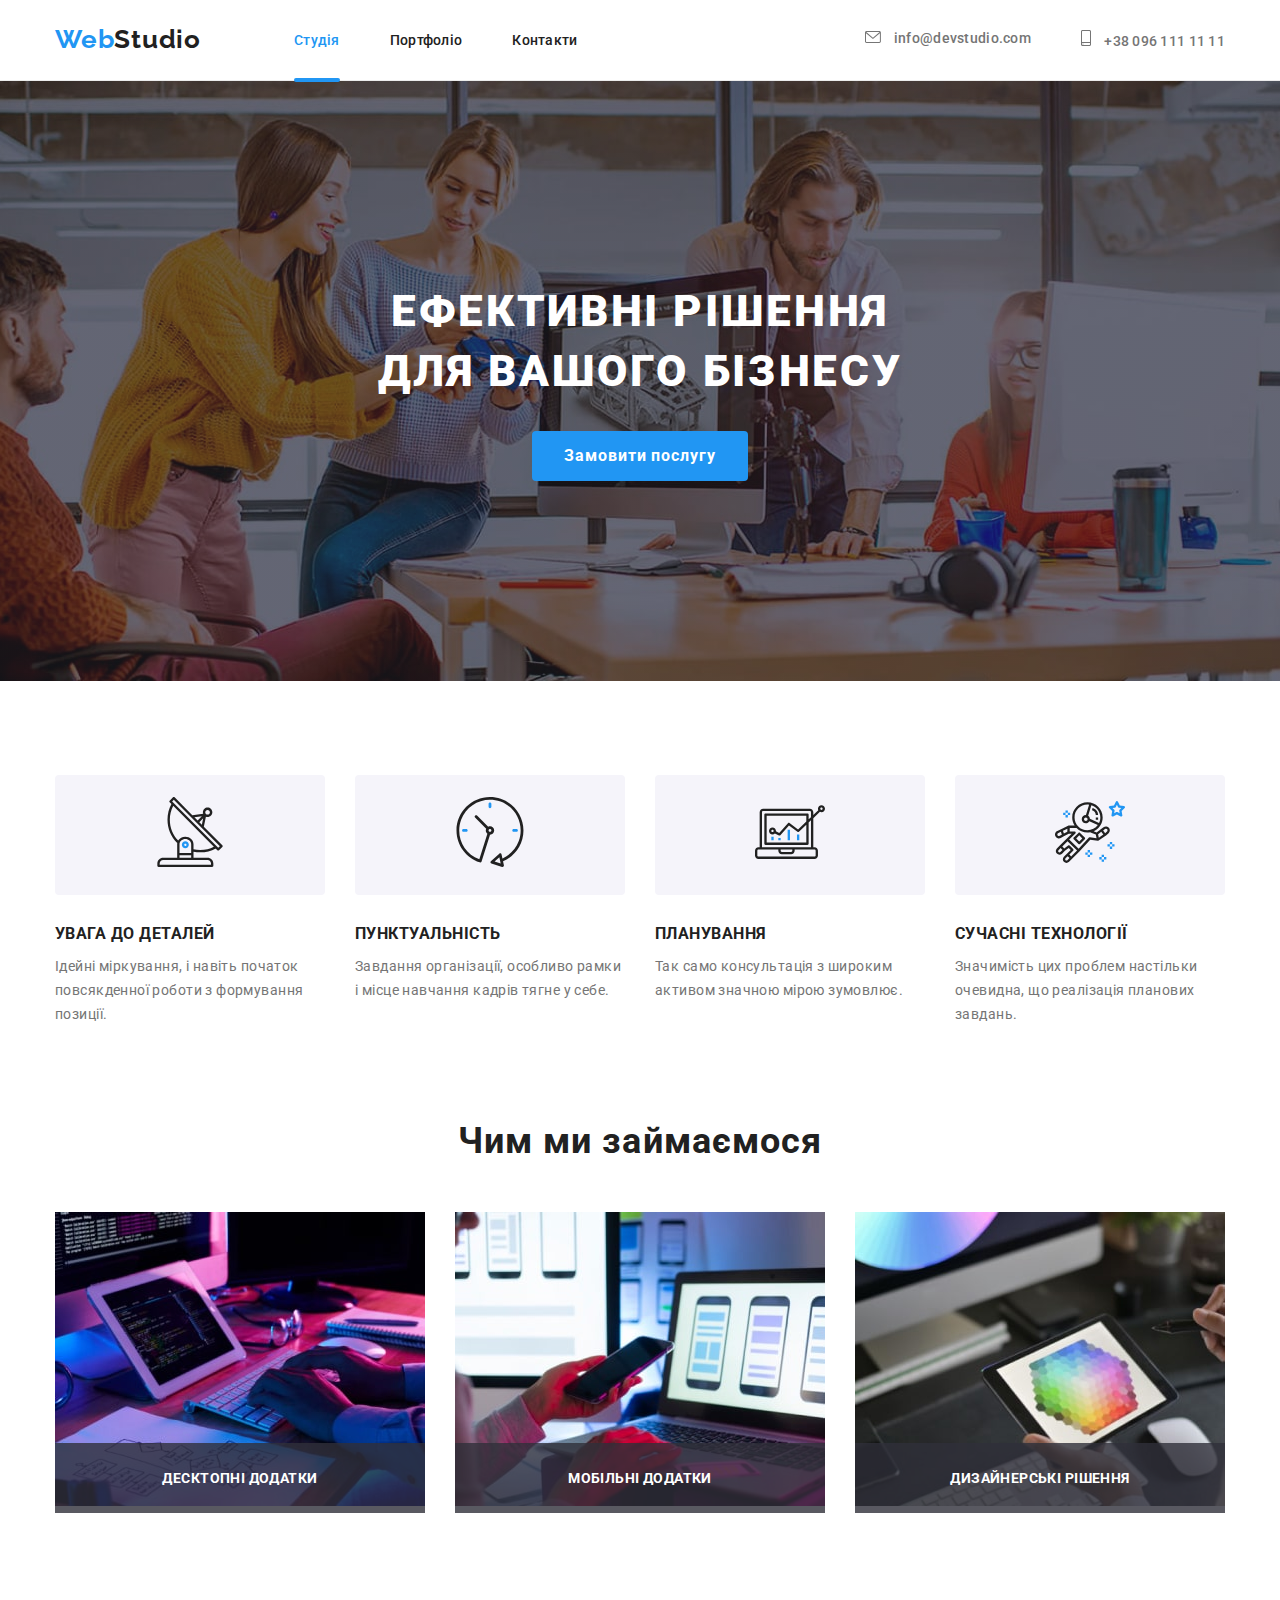
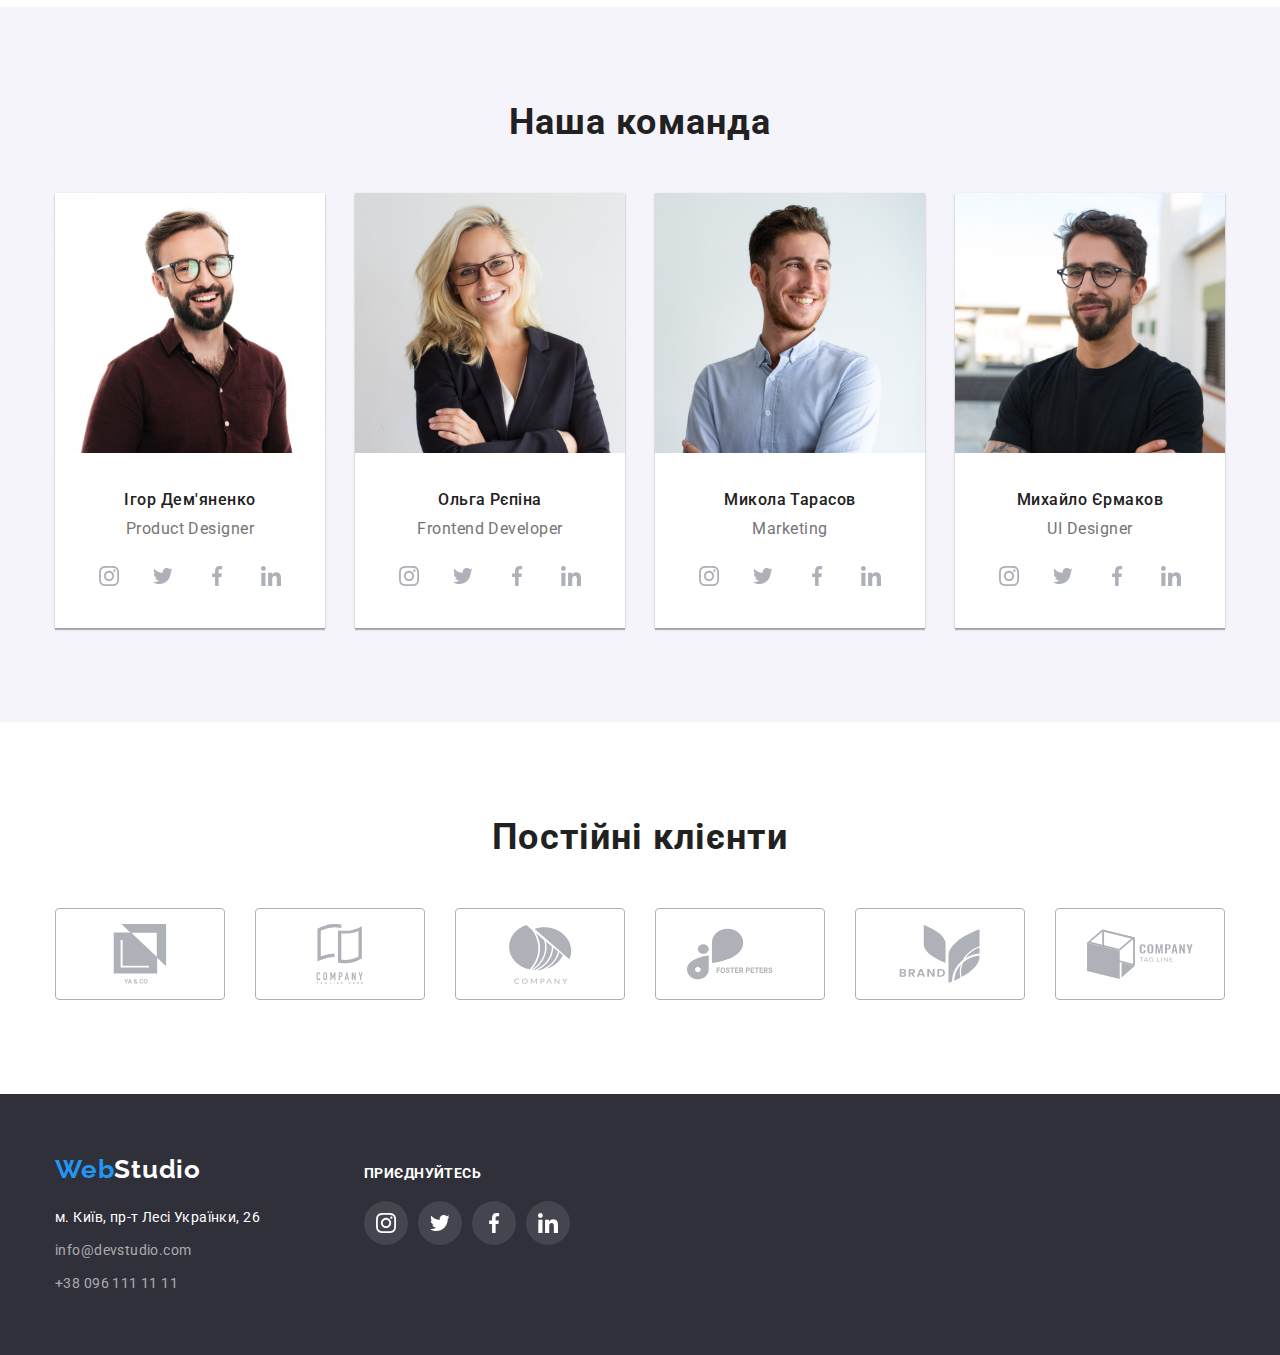
==== index.html @ 8b3984b7 "Change HTML" ====
<!DOCTYPE html>
<html lang="uk">

<head>
    <meta charset="UTF-8">
    <meta http-equiv="X-UA-Compatible" content="IE=edge">
    <meta name="viewport" content="width=device-width, initial-scale=1.0">
    <title lang="en">Web Studio</title>
    <link rel="stylesheet"
        href="https://cdnjs.cloudflare.com/ajax/libs/modern-normalize/1.0.0/modern-normalize.min.css" />
    <link rel="preconnect" href="https://fonts.googleapis.com">
    <link rel="preconnect" href="https://fonts.gstatic.com" crossorigin>
    <link
        href="https://fonts.googleapis.com/css2?family=Raleway:wght@700&family=Roboto:wght@400;500;700;900&display=swap"
        rel="stylesheet">
    <link rel="stylesheet" href="./css/styles.css">
</head>

    <body class="page">

        <!--ШАПКА-->

        <header class="header">
            <div class="container header-container">

                <!--Лого-->

                <a href="/index.html" class="link-logo" lang="en"><span class="logo-web">Web</span>Studio</a>

                <!--Навігація-->

                <nav class="main-nav">
                    <ul class="list list-nav">
                        <li class="list-item">
                            <a class="link studio" href="index.html">Студія</a>
                        </li>
                        <li class="list-item">
                            <a class="link" href="portfolio.html">Портфоліо</a>
                        </li>
                        <li class="list-item">
                            <a class="link" href="">Контакти</a>
                        </li>
                    </ul>
                </nav>

                <!--Контакти-->

                <ul class="list list-contact">
                    <li class="list-contacts-mail">
                        <a class="link mail" href="mailto:info@devstudio.com">
                            <svg class="icon" width="16" height="12">
                                <use href="./images/icons.svg#icon-mail"></use>
                            </svg>
                            info@devstudio.com</a>
                    </li>
                    <li class="list-contacts-tel">
                        <a class="link tel" href="tel:+380961111111">
                            <svg class="icon" width="10" height="16">
                                <use href="./images/icons.svg#icon-tel"></use>
                            </svg>
                            +38 096 111 11 11</a>
                    </li>
                </ul>
            </div>
        </header>
        
        <!--ЗМІННА СКЛАДОВА-->

        <main>
        
            <!--Герой-->

            <section class="hero">
                <div class="container hero-container">
                    <h1 class="hero-title">Ефективні рішення <br />для вашого бізнесу</h1>
                    <button class="btn" type="button" data-modal-open>Замовити послугу</button>
                </div>
            </section>

            <!--Особливості-->

            <section class="features">
                <div class="container">
                    <h2 class="visually-hidden">Особливості (прихований)</h2>
                    <ul class="features-list list">
                        <li class="features-item">
                            <div class="features-box">
                            <a class="features-image" href="">
                                <svg class="social-item" width="70" height="70">
                                    <use href="./images/icons.svg#icon-features1"></use>
                                </svg>
                            </a></div>
                            <h3 class="features-title">УВАГА ДО ДЕТАЛЕЙ</h3>
                            <p class="features-subtitle">Ідейні міркування, і навіть початок повсякденної роботи з формування позиції.</p>
                        </li>
                        <li class="features-item">
                            <div class="features-box">
                                <a class="features-image" href="">
                                    <svg class="social-item" width="70" height="70">
                                        <use href="./images/icons.svg#icon-features2"></use>
                                    </svg>
                                </a></div>
                            <h3 class="features-title">ПУНКТУАЛЬНІСТЬ</h3>
                            <p class="features-subtitle">Завдання організації, особливо рамки і місце навчання кадрів тягне у себе.</p>
                        </li>
                        <li class="features-item">
                            <div class="features-box">
                                <a class="features-image" href="">
                                    <svg class="social-item" width="70" height="70">
                                        <use href="./images/icons.svg#icon-features3"></use>
                                    </svg>
                                </a></div>
                            <h3 class="features-title">ПЛАНУВАННЯ</h3>
                            <p class="features-subtitle">Так само консультація з широким активом значною мірою зумовлює.</p>
                        </li>
                        <li class="features-item">
                            <div class="features-box"> 
                                <a class="features-image" href="">
                                    <svg class="social-item" width="70" height="70">
                                        <use href="./images/icons.svg#icon-features4"></use>
                                    </svg>
                                </a></div>
                            <h3 class="features-title">СУЧАСНІ ТЕХНОЛОГІЇ</h3>
                            <p class="features-subtitle">Значимість цих проблем настільки очевидна, що реалізація планових завдань.</p>
                        </li>
                    </ul>
                </div>
            </section>

            <!--Чим ми займаємось-->

            <section class="projects">
                <div class="container projects-container">
                    <h2 class="projects-title">Чим ми займаємося</h2>
                    <ul class="list projects-list">
                        <li class="projects-image">
                            <div class="work-container">
                            <img src="./images/projects/image1.jpg" 
                                alt="Проект 1" 
                                width="370" 
                                height="294">
                            <p class="work-text">Десктопні додатки</p>
                            </div>
                        </li>
                        <li class="projects-image">
                            <div class="work-container">
                            <img  src="./images/projects/image2.jpg" 
                                alt="Проект 2" 
                                width="370" 
                                height="294">
                                <p class="work-text">Мобільні додатки</p>
                                </div>
                        </li>
                        <li class="projects-image">
                            <div class="work-container">
                            <img src="./images/projects/image3.jpg" 
                            alt="Проект 3" 
                            width="370" 
                            height="294">
                            <p class="work-text">Дизайнерські рішення</p>
                            </div>
                        </li>
                    </ul>
                </div>
            </section>

            <!--Наша команда-->

            <section class="team">
                <div class="container team-container">
                    <h2 class="team-title">Наша команда</h2>
                    <ul class="list team-list">
                        <li class="team-item">
                            <img class="team-image" src="./images/team/img1.jpg" alt="Ігор Дем'яненко" width="270" height="260">
                            <div class="team-cards">
                            <h3 class="team-partner">Ігор Дем'яненко</h3>
                            <p class="team-work" lang="en">Product Designer</p>
                            <ul class="link social-list">
                                <li>
                                    <a class="social-link" href="https://www.instagram.com/" target="_blank" rel="noopener noreferrer">
                                        <svg class="link-icon" width="20" height="20">
                                            <use href="./images/icons.svg#icon-instagram"></use>
                                        </svg>
                                    </a>
                                </li>
                                <li>
                                    <a class="social-link" href="https://www.twitter.com/" target="_blank" rel="noopener noreferrer">
                                        <svg class="link-icon" width="20" height="20">
                                            <use href="./images/icons.svg#icon-twitter"></use>
                                        </svg>
                                    </a>
                                </li>
                                <li>
                                    <a class="social-link" href="https://www.facebook.com/" target="_blank" rel="noopener noreferrer">
                                        <svg class="link-icon" width="20" height="20">
                                            <use href="./images/icons.svg#icon-facebook"></use>
                                        </svg>
                                    </a>
                                </li>
                                <li>
                                    <a class="social-link" href="https://www.linkedin.com/" target="_blank" rel="noopener noreferrer">
                                        <svg class="link-icon" width="20" height="20">
                                            <use href="./images/icons.svg#icon-linkedin"></use>
                                        </svg>
                                    </a>
                                </li>
                            </ul>
                            </div>
                        </li>
                        <li class="team-item">
                            <img class="team-image" src="./images/team/img2.jpg" alt="Ольга Рєпіна" width="270" height="260">
                            <div class="team-cards">
                            <h3 class="team-partner">Ольга Рєпіна</h3>
                            <p class="team-work" lang="en">Frontend Developer</p>
                            <ul class="link social-list">
                                <li>
                                    <a class="social-link" href="https://www.instagram.com/" target="_blank" rel="noopener noreferrer">
                                        <svg class="link-icon" width="20" height="20">
                                            <use href="./images/icons.svg#icon-instagram"></use>
                                        </svg>
                                    </a>
                                </li>
                                <li>
                                    <a class="social-link" href="https://www.twitter.com/" target="_blank" rel="noopener noreferrer">
                                        <svg class="link-icon" width="20" height="20">
                                            <use href="./images/icons.svg#icon-twitter"></use>
                                        </svg>
                                    </a>
                                </li>
                                <li>
                                    <a class="social-link" href="https://www.facebook.com/" target="_blank" rel="noopener noreferrer">
                                        <svg class="link-icon" width="20" height="20">
                                            <use href="./images/icons.svg#icon-facebook"></use>
                                        </svg>
                                    </a>
                                </li>
                                <li>
                                    <a class="social-link" href="https://www.linkedin.com/" target="_blank" rel="noopener noreferrer">
                                        <svg class="link-icon" width="20" height="20">
                                            <use href="./images/icons.svg#icon-linkedin"></use>
                                        </svg>
                                    </a>
                                </li>
                            </ul>
                            </div>
                        </li>
                        <li class="team-item">
                            <img class="team-image" src="./images/team/img3.jpg" alt="Микола Тарасов"  width="270" height="260">
                            <div class="team-cards">
                            <h3 class="team-partner">Микола Тарасов</h3>
                            <p class="team-work" lang="en">Marketing</p>
                            <ul class="link social-list">
                                <li>
                                    <a class="social-link" href="https://www.instagram.com/" target="_blank" rel="noopener noreferrer">
                                        <svg class="link-icon" width="20" height="20">
                                            <use href="./images/icons.svg#icon-instagram"></use>
                                        </svg>
                                    </a>
                                </li>
                                <li>
                                    <a class="social-link" href="https://www.twitter.com/" target="_blank" rel="noopener noreferrer">
                                        <svg class="link-icon" width="20" height="20">
                                            <use href="./images/icons.svg#icon-twitter"></use>
                                        </svg>
                                    </a>
                                </li>
                                <li>
                                    <a class="social-link" href="https://www.facebook.com/" target="_blank" rel="noopener noreferrer">
                                        <svg class="link-icon" width="20" height="20">
                                            <use href="./images/icons.svg#icon-facebook"></use>
                                        </svg>
                                    </a>
                                </li>
                                <li>
                                    <a class="social-link" href="https://www.linkedin.com/" target="_blank" rel="noopener noreferrer">
                                        <svg class="link-icon" width="20" height="20">
                                            <use href="./images/icons.svg#icon-linkedin"></use>
                                        </svg>
                                    </a>
                                </li>
                            </ul>
                            </div>
                        </li>
                        <li class="team-item">
                            <img class="team-image" src="./images/team/img4.jpg" alt="Михайло Єрмаков" width="270" height="260">
                            <div class="team-cards">
                            <h3 class="team-partner">Михайло Єрмаков</h3>
                            <p class="team-work" lang="en">UI Designer</p>
                            <ul class="link social-list">
                                <li>
                                    <a class="social-link" href="https://www.instagram.com/" target="_blank" rel="noopener noreferrer">
                                        <svg class="link-icon" width="20" height="20">
                                            <use href="./images/icons.svg#icon-instagram"></use>
                                        </svg>
                                    </a>
                                </li>
                                <li>
                                    <a class="social-link" href="https://www.twitter.com/" target="_blank" rel="noopener noreferrer">
                                        <svg class="link-icon" width="20" height="20">
                                            <use href="./images/icons.svg#icon-twitter"></use>
                                        </svg>
                                    </a>
                                </li>
                                <li>
                                    <a class="social-link" href="https://www.facebook.com/" target="_blank" rel="noopener noreferrer">
                                        <svg class="link-icon" width="20" height="20">
                                            <use href="./images/icons.svg#icon-facebook"></use>
                                        </svg>
                                    </a>
                                </li>
                                <li>
                                    <a class="social-link" href="https://www.linkedin.com/" target="_blank" rel="noopener noreferrer">
                                        <svg class="link-icon" width="20" height="20">
                                            <use href="./images/icons.svg#icon-linkedin"></use>
                                        </svg>
                                    </a>
                                </li>
                            </ul>
                            </div>
                        </li>
                    </ul>
                </div>
            </section>

            <!--Клієнти-->
    
            <section class="clients">
                <div class="container">
                    <h2 class="clients-title">Постійні клієнти</h2>
                    <ul class="list clients-list">
                        <li class="clients-item">
                            <a class="clients-link link" href target="_blank" rel="noopener noreferrer">
                                <svg class="clients-icon" width="106" height="60">
                                    <use href="./images/icons.svg#icon-client1"></use>
                                </svg>
                            </a>
                        </li>
                        <li class="clients-item">
                            <a class="clients-link link" href target="_blank" rel="noopener noreferrer">
                                <svg class="clients-icon" width="106" height="60">
                                    <use href="./images/icons.svg#icon-client2"></use>
                                </svg>
                            </a>
                        </li>
                        <li class="clients-item">
                            <a class="clients-link link" href target="_blank" rel="noopener noreferrer">
                                <svg class="clients-icon" width="106" height="60">
                                    <use href="./images/icons.svg#icon-client3"></use>
                                </svg>
                            </a>
                        </li>
                        <li class="clients-item">
                            <a class="clients-link link" href target="_blank" rel="noopener noreferrer">
                                <svg class="clients-icon" width="106" height="60">
                                    <use href="./images/icons.svg#icon-client4"></use>
                                </svg>
                            </a>
                        </li>
                        <li class="clients-item">
                            <a class="clients-link link" href target="_blank" rel="noopener noreferrer">
                                <svg class="clients-icon" width="106" height="60">
                                    <use href="./images/icons.svg#icon-client5"></use>
                                </svg>
                            </a>
                        </li>
                        <li class="clients-item">
                            <a class="clients-link link" href target="_blank" rel="noopener noreferrer">
                                <svg class="clients-icon" width="106" height="60">
                                    <use href="./images/icons.svg#icon-client6"></use>
                                </svg>
                            </a>
                        </li>
                    </ul>
        </main>

        <!--ПІДВАЛ-->

        <footer class="footer">
            <div class="container footer-container">

                <!--Лого підвалу-->
                <div>
                <a class="link-logo logo-footer"  href="/index.html"  lang="en"><span class="logo-web">Web</span><span class="logo-studio">Studio</span></a>

                <!--Контакти підвалу-->
                
                <address class="address">
                    <p class="address-location">м. Київ, пр-т Лесі Українки, 26</p>
                    <ul class="list address-list">
                        <li class="address-item"><a class="link" href="mailto:info@devstudio.com">info@devstudio.com</a>
                        </li>
                        <li class="address-item"><a class="link tel" href="tel:+380961111111">+38 096 111 11 11</a>
                        </li>
                    </ul>
                </address>
                </div>
                <div class="footer-social">
                    <h3 class="footer-title">ПРИЄДНУЙТЕСЬ</h3>
                    <ul class="footer-list" >
                        <li class="footer-item">
                            <a class="footer-social-link link" href="https://www.instagram.com/">
                                <svg class="icon" width="20" height="20">
                                <use href="./images/icons.svg#icon-instagram">
                                </use>
                                </svg>
                            </a>
                        </li>
                        <li class="footer-item">
                            <a class="footer-social-link link" href="https://www.twitter.com/">
                                <svg class="icon" width="20" height="20">
                                    <use href="./images/icons.svg#icon-twitter">
                                    </use>
                                </svg>
                            </a>
                        </li>
                        <li class="footer-item">
                            <a class="footer-social-link link" href="https://www.facebook.com/">
                                <svg class="icon" width="20" height="20">
                                    <use href="./images/icons.svg#icon-facebook">
                                    </use>
                                </svg>
                            </a>
                        </li>
                        <li class="footer-item">
                            <a class="footer-social-link link" href="https://www.linkedin.com/" >
                                <svg class="icon" width="20" height="20">
                                    <use href="./images/icons.svg#icon-linkedin">
                                    </use>
                                </svg>
                            </a>
                        </li>
                    </ul>
                </div>
            </div>
        </footer>

        <!--Modal window-->
        
        <div class="backdrop is-hidden" data-modal>
            <div class="modal">
                <button class="modal-btn" type="button"
                    data-modal-close>
                    <svg width="20" height="20">
                        <use href="./images/icons.svg#icon-close"></use>
                    </svg>
                </button>
                <form class="register-form" name="register-form" autocomplete="on" novalidate>
                    <strong class="register-form-title">Залиште свої дані, ми вам перезвонимо</strong>
                    <div class="register-form-group" role="group">
                    <label>
                        <span>Ім'я</span>
                        <input type="text" name="user-name" autofocus>
                        <svg width="18" height="18">
                            <use href=""></use>
                        </svg>
                    </label>
                    <label>
                        <span>Телефон</span>
                        <input type="tel" name="user-tel">
                        <svg width="18" height="18">
                            <use href=""></use>
                        </svg>
                    </label>
                    <label>
                        <span>Пошта</span>
                        <input type="email" name="user-mail">
                        <svg width="18" height="18">
                            <use href=""></use>
                        </svg>
                    </label>
                    <label>
                        <span>Коментар</span>
                        <textarea name="user-message" rows="5" placeholder="Введіть текст"></textarea>
                    </label>
                    <label>
                        <input type="checkbox" name="consent">
                        <span>Погоджуюсь з розсилкою та приймаю <a href="">Умови договору</a></span>
                    </label>
                    </div>
                    <button type="submit">Відправити</button>
                </form>
            </div>
        </div>
        <script src="./js/modal.js"></script>
    </body>
</html>
---- css/styles.css ----
:root {

    /*Fonts*/
    --main-font: Roboto, san-serif;
    --secondary-font: Raleway;
    
    /*Text colors*/
    --main-txt-cl: #212121;
    --accent-txt-cl: #2196F3;
    --light-txt-cl: #FFFFFF;
    --dark-txt-cl: #757575;
    
    /*Background colors*/
    --accent-bg-cl: #2196F3;
    --main-bg-cl: #2F303A;
    --grey-bg-cl: #F5F4FA;
    --white-bg-cl: #ffffff;

    /*Others*/
    --light-bd-cl: #EEEEEE;
    --link-color: #AFB1B8;
    --footer-bg: rgba(255, 255, 255, 0.1);
    --timing-function: cubic-bezier (0.4, 0, 0.2, 1);
}


/*1.INDEX.HTML*/

.page {
    font-family:var(--main-font);
    line-height: calc(24 / 14);
    letter-spacing: 0.03em;
    color: var(--main-txt-cl);
    font-size: 14px;
    margin: 0;
    width: 1600 px;

}

.link {
    text-decoration: none;
    color: currentColor;
    cursor: pointer;
}


.list {
    list-style: none;
    margin: 0;
    padding: 0;
}

.container {
    width: 1200px;
    padding-left: 15px;
    padding-right: 15px;
    margin-left: auto;
    margin-right: auto;
}

.section {
    padding-top: 94px;
    padding-bottom: 94px;
}

.link-logo {
    color: currentColor;
    font-family: var(--secondary-font);
    font-weight: 700;
    font-size: 26px;
    line-height: calc(31 / 26);
    letter-spacing: 0.03em;
    text-decoration: none;
    display: block;
    margin-right: 93px;
}  

.logo-web {
    color: var(--accent-txt-cl);
}

h1,
h2,
h3,
h4,
h5,
h6,
p {
    margin: 0;
}

ul {
    margin: 0;
    padding: 0;
    list-style: none;
}

/*HEADER*/

.header {
    padding-top: 24px;
    padding-bottom: 25px;
}

.header .link {
    font-weight: 500;
    line-height: calc(16 / 14);
    letter-spacing: 0.02em;
    color: var(--main-txt-cl);
    position: relative;
    display: block;
    transition: color 250ms cubic-bezier(0.4, 0, 0.2, 1);
}

.header .studio,
.header .portfolio {
    color: var(--accent-txt-cl);
    font-family: inherit;
}

.header .link:hover,
.header .link:focus {
    color: var(--accent-txt-cl);
}

.list-contact .svg-contacts:hover,
.list-contact .svg-contacts:focus {
    color: var(--accent-txt-cl);
}

.header .mail,
.header .tel {
    color: var(--dark-txt-cl);
}

.list-nav {
    display: flex;
    gap: 50px;
    padding-top: 32px 0;
}

.icon {
    margin-right: 10px;
    fill: currentColor;
    text-decoration: none;
}

.list-contact {
    display: flex;
    gap: 50px;
    margin-left: auto;
    padding-top: 32px 0;
}

.header-container {
    align-items: center;
    display: flex;
}

.header {
    border-bottom: 1px solid #ECECEC;
}

.tel, 
.mail {
    display: flex;
    align-items: center;
}

.list-nav .link::after {
    content: ' ';
    display: block;
    width: 100%;
    height: 4px;
    background-color: var(--accent-bg-cl);
    border-radius: 2px;
    border: transparent;
    position: absolute;
    opacity: 0;
    bottom: -34px;
    transition: opacity 250ms var(--timing-function);
} 

.list-nav .link.studio::after,
.list-nav .link.portfolio::after {
    content: ' ';
    display: block;
    width: 100%;
    height: 4px;
    background-color: var(--accent-bg-cl);
    border-radius: 2px;
    border: transparent;
    position: absolute;
    opacity: 1;
    bottom: -34px;
    transition: opacity 250ms var(--timing-function);
}

.list-nav .link:hover::after {
    opacity: 1;
}

.main-nav .list-item {
    position: relative;
}

/*Hero*/

.hero .btn {
    font-family: inherit;
    font-weight: 700;
    font-size: 16px;
    line-height: calc(30 / 16);
    letter-spacing: 0.06em;
    color: var(--light-txt-cl);
    cursor: pointer;
    background-color: var(--accent-bg-cl);
    padding: 10px 32px;
    border: none;
    border-radius: 4px;

}

.hero {
    text-align: center;
    padding: 200px 0;
    background-color: #C4C4C4;
    background-image: linear-gradient(
        to right,
        rgba(47, 48, 58, 0.4),
        rgba(47, 48, 58, 0.4)
        ),
    url("../images/hero.jpg");
    background-size: cover;
    margin-left: auto;
    margin-right: auto;
    height: 600px;
    max-width: 1600px;
    background-repeat: no-repeat;
    background-position: center;
}

.hero-container {
    width: 696px;
}

.hero-title {
    font-weight: 900;
    font-size: 44px;
    line-height: calc(60 / 44);
    text-align: center;
    letter-spacing: 0.06em;
    text-transform: uppercase;
    color: var(--light-txt-cl);
    margin: 0;
    margin-bottom: 30px;
}

/*Особливості*/

.features {
    padding-top: 94px;
    padding-bottom: 94px;
}

.visually-hidden {
    position: absolute;
    width: 1px;
    height: 1px;
    margin: -1px;
    border: 0;
    padding: 0;
    white-space: nowrap;
    clip-path: inset(100%);
    clip: rect(0 0 0 0);
    overflow: hidden;
}

.features-title {
    font-weight: 700;
    line-height: calc(16 / 14);
    letter-spacing: 0.03em;
    text-transform: uppercase;
    margin-bottom: 10px;
    margin-top: 30px;
}

.features-subtitle {
    line-height: calc(24 / 14);
    letter-spacing: 0.03em;
    color: var(--dark-txt-cl)
}

.features-list {
    display: flex;
    gap: 30px;
    list-style: none;
}

.features-item {
    width: 270px;
}

.features-box {
    background-color: var(--grey-bg-cl);
    height: 120px;
    display: flex;
    align-items: center;
    justify-content: center;
    height: 120px;
    margin-bottom: 30px;
    border-radius: 4px;
}


/*Чим ми займаємось*/

.projects {
    padding-bottom: 94px;
}

.projects-title,
.team-title {
    font-weight: 700;
    font-size: 36px;
    line-height: calc(42 / 36);
    text-align: center;
    letter-spacing: 0.03em;
    margin-bottom: 50px;
}

.projects-list {
    display: flex;
    gap: 30px;
}

.work-container {
    position: relative;
}

.work-text {
    position: absolute;
    left: 0;
    bottom: 0;

    display: flex;
    align-items: center;
    justify-content: center;
    width: 100%;
    height: 70px;

    font-weight: 700;
    font-size: 14px;
    letter-spacing: 0.03em;
    text-transform: uppercase;

    color: var(--light-txt-cl);
    background-color: rgba(47, 48, 58, 0.8);
}
/*Наша команда*/

.team {
    
    padding-top: 94px;
    padding-bottom: 94px;
    background: var(--grey-bg-cl);
}
.team-partner {
    font-weight: 500;
    font-size: 16px;
    line-height: calc(19 / 16);
    text-align: center;
    letter-spacing: 0.03em;
    margin-bottom: 10px;
}

.team-work {
    font-size: 16px;
    line-height: calc(19 / 16);
    text-align: center;
    letter-spacing: 0.03em;
    color: var(--dark-txt-cl);
    margin-bottom: 16px;
}

.team-list {
    display: flex;
    gap: 30px;
    justify-content: space-between;
}

.team-cards {
    border-radius: 0px 0px 4px 4px;
    padding-bottom: 30px;
    padding-top: 30px;

}

.team-item {
    box-shadow: 0px 1px 3px rgba(0, 0, 0, 0.12), 0px 1px 1px rgba(0, 0, 0, 0.14), 0px 2px 1px rgba(0, 0, 0, 0.2);
}

.team-link {
    display: flex;
    justify-content: center;
    gap: 10px;
    list-style-type: none;
    padding: 0;
}

.social-list {
    display: flex;
    justify-content: center;
    gap: 10px;
}

.social-list .social-link {
    display: flex;
    align-items: center;
    justify-content: center;
    width: 44px;
    height: 44px;
    border-radius: 50%;
    fill: var(--link-color);
    transition: background-color 250ms cubic-bezier(0.4, 0, 0.2, 1);
}

.social-link:hover,
.social-link:focus {
    background-color: var(--accent-bg-cl);
}

.social-link:hover .link-icon,
.social-link:focus .link-icon {
    fill: #ffffff;
    transition: fill 250ms cubic-bezier(0.4, 0, 0.2, 1),
    background-color 250ms cubic-bezier(0.4, 0, 0.2, 1);
}

.link-icon {
    transition: fill 250ms cubic-bezier(0.4, 0, 0.2, 1);
}

.team-item {
    background-color: var(--light-txt-cl);
}
/*Клієнти*/

.clients {
    padding-top: 94px;
    padding-bottom: 94px;
}

.clients-title {
    font-weight: 700;
    font-size: 36px;
    line-height: 42px;
    text-align: center;
    letter-spacing: 0.03em;
    color: #212121;
    margin-bottom: 50px;
}

.clients-list {
    display: flex;
    gap: 30px;
    list-style-type: none;
    margin: 0;
    padding: 0;
    justify-content: center;
}

.clients-item {
    width: 170px;
    height: 92px;
}

.clients-icon {
    fill: var(--link-color);
    transition: fill 250ms cubic-bezier(0.4, 0, 0.2, 1),
    background-color 250ms cubic-bezier(0.4, 0, 0.2, 1);
}

.clients-link:hover,
.clients-link:focus {
    border: 1px solid var(--accent-txt-cl);
    border-radius: 4px;
}

.clients-link:hover .clients-icon,
.clients-link:focus .clients-icon {
    fill: var(--accent-bg-cl); 
}

.clients-link {
    border-radius: 4px;
    border: 1px solid #AFB1B8;
    display: flex;
    align-items: center;
    justify-content: center;
    width: 100%;
    height: 100%;

    transition: border-color 250ms cubic-bezier(0.4, 0, 0.2, 1);
}

/* FOOTER*/

.footer {
    background-color: var(--main-bg-cl);
    padding-bottom: 60px;
    padding-top: 60px;
}

.logo-studio {
    color: var(--light-txt-cl);
}

.address {
    font-style: normal;
}

.address-location {
    line-height: calc(24 / 14);
    letter-spacing: 0.03em;
    color: var(--light-txt-cl);
    margin-bottom: 9px;
    display: inline-block;
}

.address-list {
    line-height: calc(24 / 14);
    letter-spacing: 0.03em;
    color: rgba(255, 255, 255, 0.6);
}

.footer .link:hover,
.footer .link:focus {
    color: var(--accent-txt-cl);
}

.address-item:first-child{
    margin-bottom: 9px;
}

.logo-footer {
    display: block;
    margin-bottom: 20px;
}

.footer-container {
    display: flex;
    align-items: baseline;
}

.footer-list {
    display: flex;
    gap: 10px;
}

.footer-title {
    font-weight: 700;
    font-size: 14px;
    line-height: 16px;
    letter-spacing: 0.03em;
    text-transform: uppercase;
    color: var(--light-txt-cl);
    margin-bottom: 20px;
}

.footer-social {
    margin-left: 70px;
}

.footer-social-link {
    display: flex;
    align-items: center;
    justify-content: center;
    width: 44px;
    height: 44px;
    border-radius: 50%;
    background: var(--footer-bg);

    transition: background-color 250ms cubic-bezier(0.4, 0, 0.2, 1);
}

.footer-social-link .icon{
    fill: #ffffff;
    margin: 0;
}

.footer-social-link:hover,
.footer-social-link:focus {
    background-color: var(--accent-bg-cl);
}

/*2.PORTFOLIO.HTML*/

.main {
    font-family: var(--main-font);
    font-size: 16px;
    line-height: calc(30 / 16);
    letter-spacing: 0.03em;
    color: var(--main-txt-cl);
}

/*Навігація по сторінці*/

.filters-item .btn {
    font-family: inherit;
    cursor: pointer;
    font-weight: 500;
    font-size: 16px;
    line-height: calc(26 / 16);
    text-align: center;
    letter-spacing: 0.03em;
    color: var(--main-txt-cl);
    cursor: pointer;
    border: none;
    border-radius: 4px;
    background-color: var(--grey-bg-cl);
    padding: 6px 22px;

    transition: color 250ms cubic-bezier(0.4, 0, 0.2, 1),
    background-color 250ms cubic-bezier(0.4, 0, 0.2, 1),
    box-shadow 250ms cubic-bezier(0.4, 0, 0.2, 1);
}


.filters-list .btn:hover,
.filters-list .btn:focus {
    background-color: var(--accent-bg-cl);
    color: var(--light-txt-cl);
    box-shadow: 0px 3px 1px rgba(0, 0, 0, 0.1), 0px 1px 2px rgba(0, 0, 0, 0.08),
            0px 2px 2px rgba(0, 0, 0, 0.12);
}

.filters-list {
    display: flex;
    gap: 8px;
    justify-content: center;
    margin-bottom: 50px;
}

/*Portfolio*/

.portfolio-title {
    font-weight: 700;
    font-size: 18px;
    line-height: calc(36 / 18);
    letter-spacing: 0.06em;
    margin-bottom: 4px;
}

.portfolio-subtitle {
    font-size: 16px;
    line-height: calc(30 / 16);
    letter-spacing: 0.03em;
    color: var(--dark-txt-cl);
}

.portfolio-list {
    display: flex;
    flex-wrap: wrap;
    gap: 30px;
}

.portfolio-item {
    flex-basis: calc((100% - 30px * 2) / 3);
}

.portfolio-wrapper {
    border: 1px solid var(--light-bd-cl);
    border-top: none;
    padding: 20px 24px;
}

.portfolio-link:hover,
.portfolio-link:focus {
    box-shadow: 0px 1px 1px rgba(0, 0, 0, 0.12), 0px 4px 4px rgba(0, 0, 0, 0.06), 1px 4px 6px rgba(0, 0, 0, 0.16);
}

.portfolio-link {
    display: block;
    transition: box-shadow 250ms cubic-bezier(0.4, 0, 0.2, 1);
}

.portfolio-img {
    display: block;
    max-width: 100%;
    height: auto;
}

.overlay {
    position: absolute;
    top: 0;
    left: 0;
    transform: translateY(100%);
    width: 100%;
    height: 100%;
    display: flex;
    align-items: center;
    justify-content: center;
    padding: 20px;
    background-color: rgba(33, 150, 243, 0.9);
    transition: transform 250ms cubic-bezier(0.4, 0, 0.2, 1);
}

.portfolio-thumb {
    position: relative;
    overflow: hidden;
}

.portfolio-item {
    display: block;
}

.portfolio-link:hover .overlay,
.portfolio-link:focus .overlay {
    transform: translateY(0);
}

.overlay-text {
    font-weight: 400;
    font-size: 18px;
    line-height: calc(28 / 18);
    letter-spacing: 0.03em;
    color: var(--light-txt-cl);
    width: 322px;
}

/*Modal window*/

.backdrop {
    position: fixed;
    top: 0;
    left: 0;
    z-index: 10;
    opacity: 1;
    transform: translateY(0%);
    width: 100%;
    height: 100%;
    background-color: rgba(0, 0, 0, 0.5);
    visibility: visible;
    transition: opacity 500ms linear, visibility 500ms linear,
    transform 500ms linear;
}

.backdrop.is-hidden {
    opacity: 0;
    pointer-events: none;
    visibility: hidden;
    transform: scaleX(-100%);
}

.modal {
    position: absolute;
    left: 50%;
    top: 50%;
    transform: translate(-50%, -50%);
    width: 528px;
    height: 581px;
    background: var(--light-txt-cl);
    box-shadow: 0px 1px 3px rgba(0, 0, 0, 0.12),
    0px 1px 1px rgba(0, 0, 0, 0.14),
    0px 2px 1px rgba(0, 0, 0, 0.2);
    border-radius: 4px;
}

.modal-btn {    
    position: absolute;
    width: 30px;
    height: 30px;
    right: 8px;
    top: 8px;
    display: flex;
    align-items: center;
    justify-content: center;
    cursor: pointer;
    background: #FFFFFF;
    border: 1px solid rgba(0, 0, 0, 0.1);
    border-radius: 50%;
    padding: 0;
}

.backdrop.is-hidden {
    opacity: 0;
    pointer-events: none;
    visibility: hidden;
}

/*Forms*/

label {
    display: block;
}
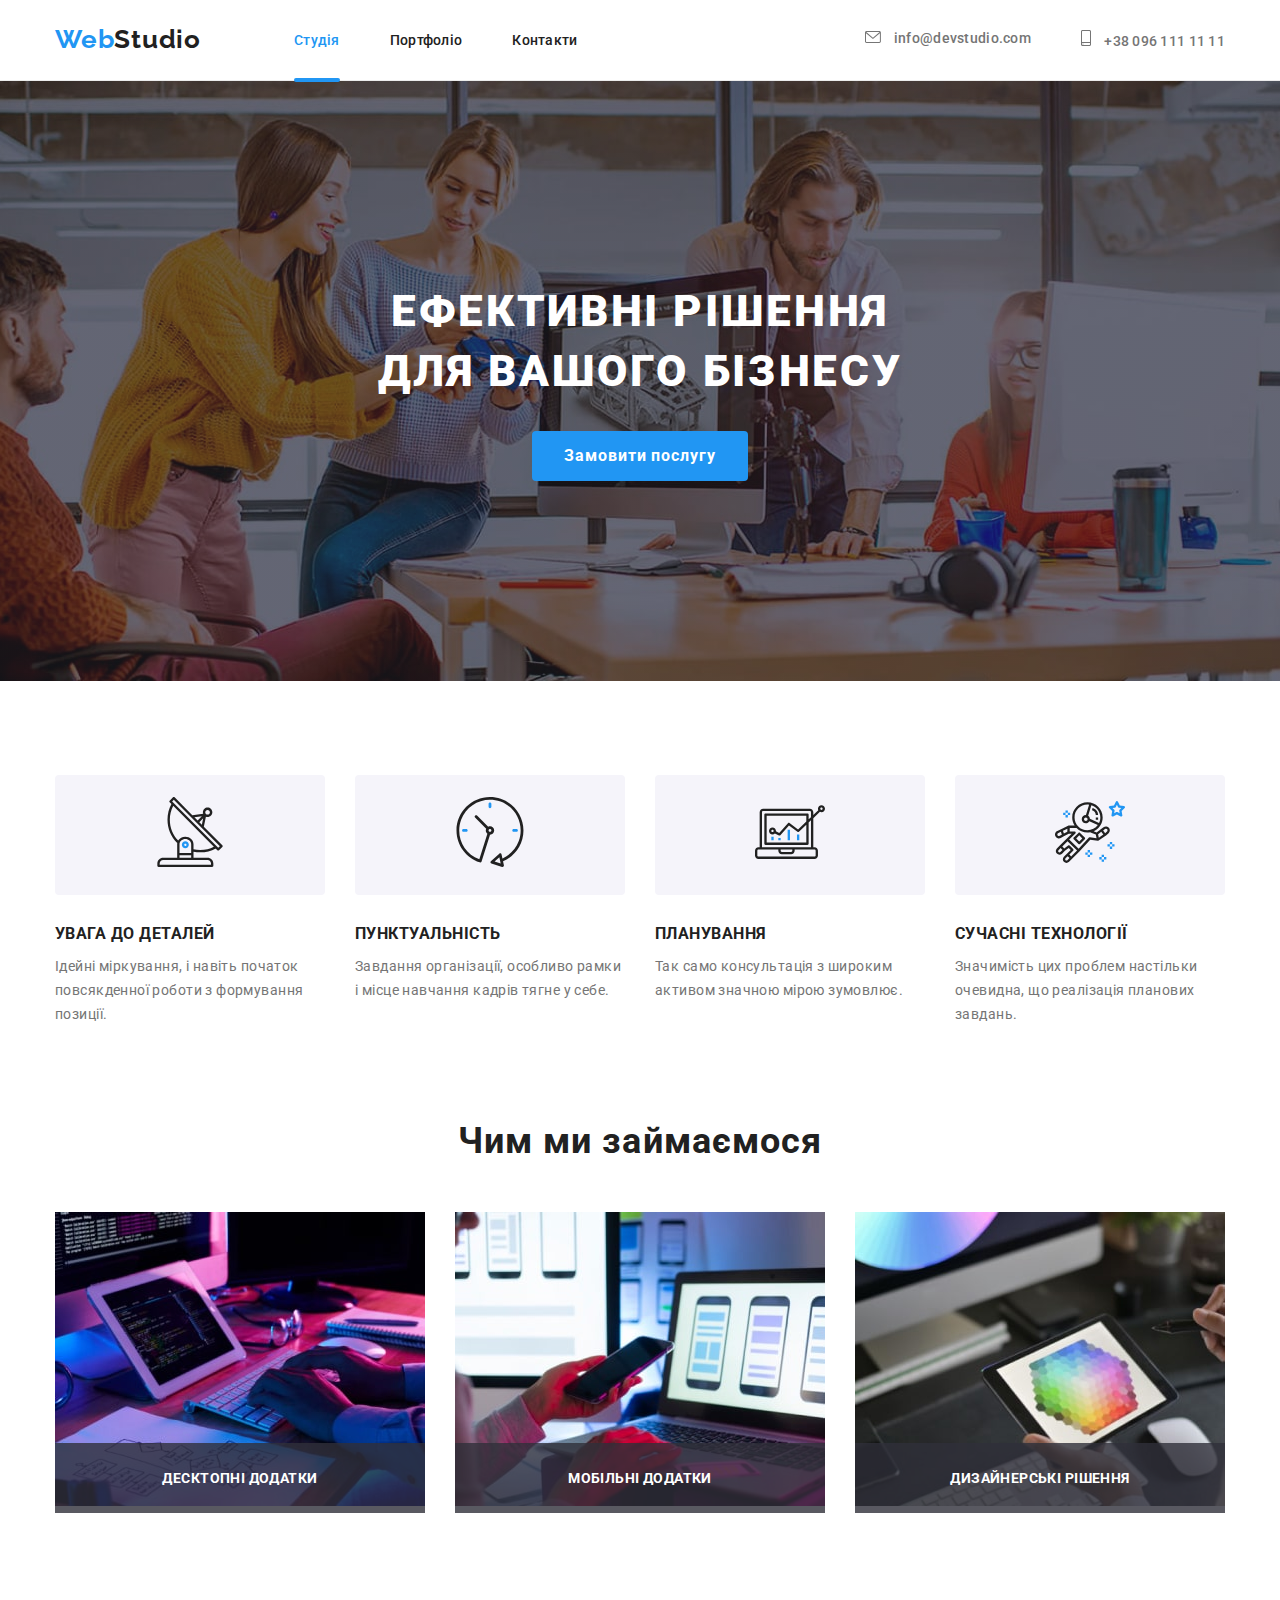
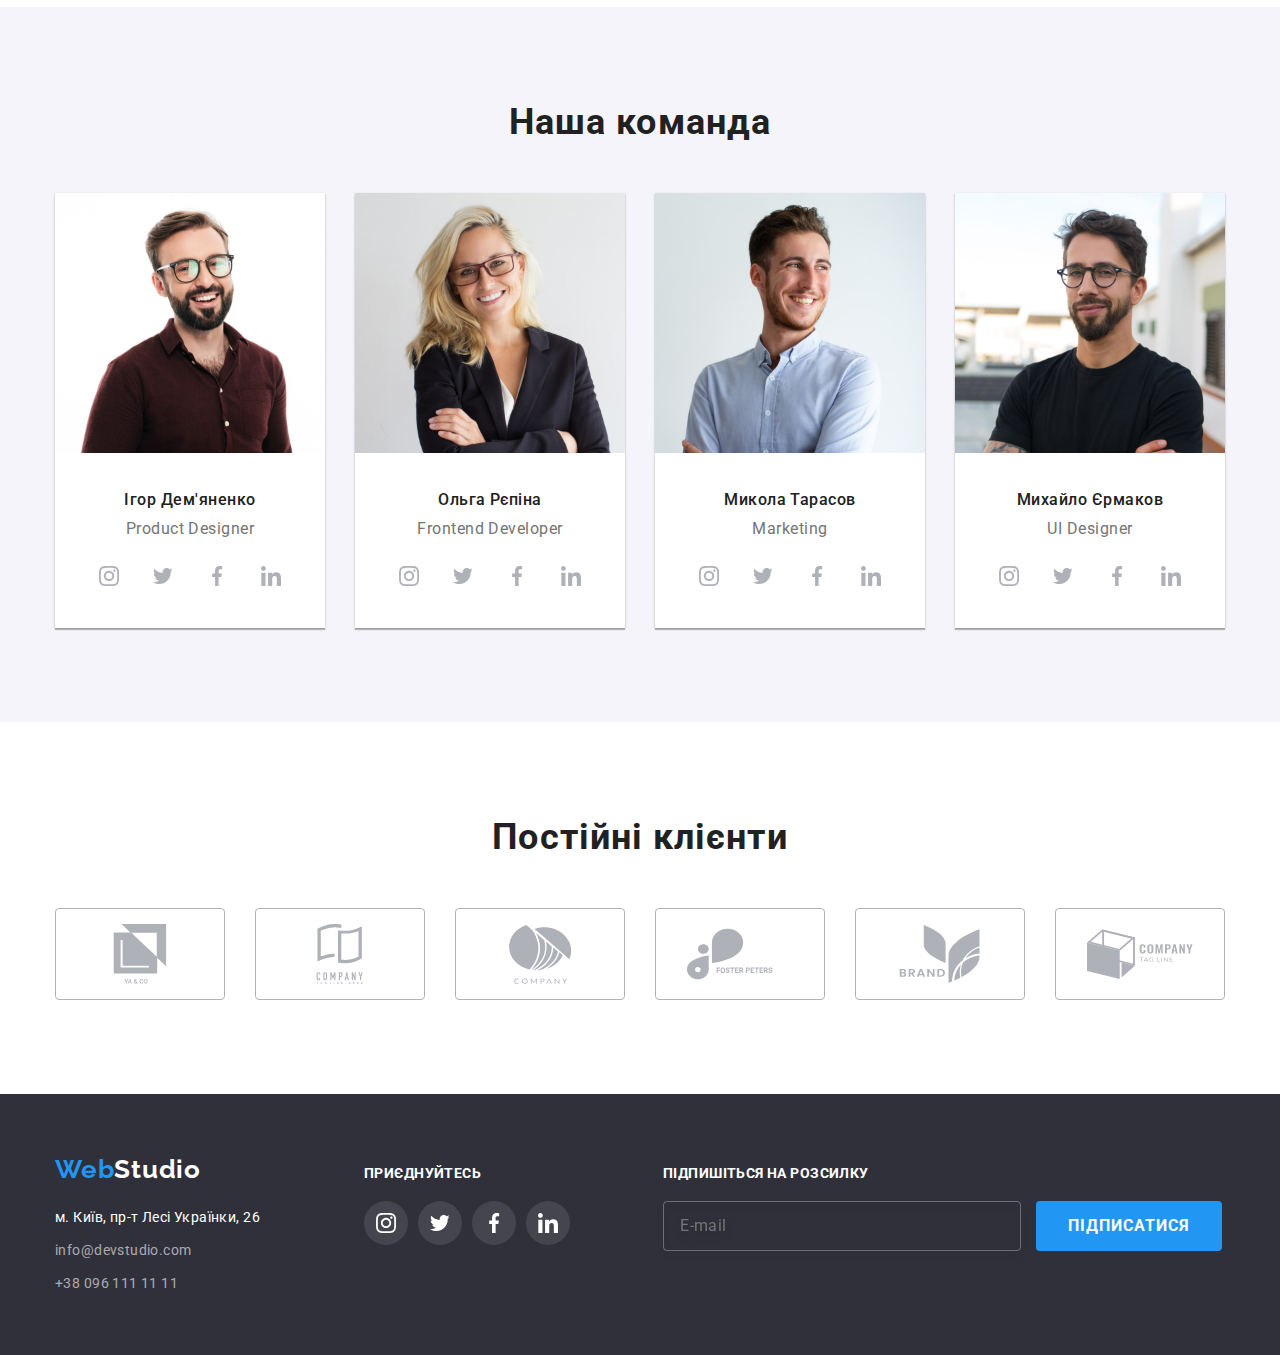
==== commit 6cebdc67: "Do hw6" ====
--- a/index.html
+++ b/index.html
@@ -431,6 +431,14 @@
                         </li>
                     </ul>
                 </div>
+                <div class="footer-sending">
+                    <form class="sending-form" name="sending-form" autocomplete="off" novalidate></form>
+                    <h3 class="sending-title">ПІДПИШІТЬСЯ НА РОЗСИЛКУ</h3>
+                    <label class="sending-form-email">
+                        <input class="sending-form-input" type="email" name="email" required placeholder="E-mail">
+                        <button class="sending-form-btn" type="submit">ПІДПИСАТИСЯ</button>
+                        
+                </div>
             </div>
         </footer>
 
@@ -447,37 +455,43 @@
                 <form class="register-form" name="register-form" autocomplete="on" novalidate>
                     <strong class="register-form-title">Залиште свої дані, ми вам перезвонимо</strong>
                     <div class="register-form-group" role="group">
-                    <label>
-                        <span>Ім'я</span>
-                        <input type="text" name="user-name" autofocus>
-                        <svg width="18" height="18">
-                            <use href=""></use>
+                    <label class="register-form-field">
+                        <span class="register-form-label">Ім'я</span>
+                        <input class="register-form-input" type="text" name="user-name" autofocus required>
+                        <svg class="register-form-icon" width="18" height="18">
+                            <use href="./images/icons.svg#icon-modal-people"></use>
                         </svg>
                     </label>
-                    <label>
-                        <span>Телефон</span>
-                        <input type="tel" name="user-tel">
-                        <svg width="18" height="18">
-                            <use href=""></use>
+                    <label class="register-form-field">
+                        <span class="register-form-label">Телефон</span>
+                        <input class="register-form-input" type="tel" name="user-tel" required>
+                        <svg class="register-form-icon" width="18" height="18">
+                            <use href="./images/icons.svg#icon-modal-phone"></use>
                         </svg>
                     </label>
-                    <label>
-                        <span>Пошта</span>
-                        <input type="email" name="user-mail">
-                        <svg width="18" height="18">
-                            <use href=""></use>
+                    <label class="register-form-field">
+                        <span class="register-form-label">Пошта</span>
+                        <input class="register-form-input" type="email" name="user-mail" required>
+                        <svg class="register-form-icon" width="18" height="18">
+                            <use href="./images/icons.svg#icon-modal-email"></use>
                         </svg>
                     </label>
-                    <label>
-                        <span>Коментар</span>
-                        <textarea name="user-message" rows="5" placeholder="Введіть текст"></textarea>
+                    <label class="register-form-field">
+                        <span class="register-form-label">Коментар</span>
+                        <textarea  class="register-form-message" name="user-message" rows="5" placeholder="Введіть текст"></textarea>
                     </label>
-                    <label>
-                        <input type="checkbox" name="consent">
-                        <span>Погоджуюсь з розсилкою та приймаю <a href="">Умови договору</a></span>
+                    <label class="register-form-agreement">
+                        <input class="register-form-checkbox" type="checkbox" name="consent">
+                        <svg class="register-form-icons" width="16" height="15">
+                            <use class="icon-unchecked" href="./images/icons.svg#icon-checkbox-off"></use>
+                            <use class="icon-checked" href="./images/icons.svg#icon-modal-check"></use>
+                        </svg>
+                        <span class="register-form-desc">
+                            Погоджуюсь з розсилкою та приймаю 
+                            <a class="register-form-link" href="">Умови договору</a></span>
                     </label>
                     </div>
-                    <button type="submit">Відправити</button>
+                    <button class="register-form-btn" type="submit">Відправити</button>
                 </form>
             </div>
         </div>
--- a/css/styles.css
+++ b/css/styles.css
@@ -594,6 +594,64 @@
     background-color: var(--accent-bg-cl);
 }
 
+
+
+
+
+.footer-sending {
+    margin-left: 93px;
+}
+
+.sending-title {
+    font-weight: 700;
+    font-size: 14px;
+    line-height: 16px;
+    letter-spacing: 0.03em;
+    text-transform: uppercase;
+    color: var(--light-txt-cl);
+    margin-bottom: 20px;
+}
+
+.sending-form-btn {
+    font-family: inherit;
+    font-weight: 700;
+    font-size: 16px;
+    line-height: calc(30 / 16);
+    letter-spacing: 0.06em;
+    color: var(--light-txt-cl);
+    cursor: pointer;
+    background-color: var(--accent-bg-cl);
+    padding: 10px 32px;
+    border: none;
+    border-radius: 4px;
+    margin-left: 12px;
+}
+
+.sending-form-input {
+    width: 358px;
+    height: 50px;
+    border: 1px solid rgba(255, 255, 255, 0.3);
+    filter: drop-shadow(0px 4px 4px rgba(0, 0, 0, 0.15));
+    border-radius: 4px;
+    padding-left: 16px;
+    outline: transparent;
+    background-color: transparent;
+    transition: border-color 250ms cubic-bezier(0.4, 0, 0.2, 1);
+}
+
+.sending-form-input::placeholder {
+    font-weight: 400;
+    font-size: 16px;
+    line-height: 20px;
+    align-items: center;
+    letter-spacing: 0.03em;
+}
+
+.sending-form-input:focus {
+    border-color: var(--accent-txt-cl);
+    transition: border-color 250ms cubic-bezier(0.4, 0, 0.2, 1);
+}
+
 /*2.PORTFOLIO.HTML*/
 
 .main {
@@ -783,6 +841,10 @@
     padding: 0;
 }
 
+.modal-btn:focus {
+
+}
+
 .backdrop.is-hidden {
     opacity: 0;
     pointer-events: none;
@@ -791,6 +853,125 @@
 
 /*Forms*/
 
-label {
-    display: block;
-}
+.register-form-title {
+    text-align: center;
+    display: block;
+    font-weight: 700;
+    font-size: 20px;
+    line-height: 23px;
+    letter-spacing: 0.03em;
+    color: var(--main-txt-cl);
+    margin-bottom: 12px;
+    margin-top: 40px;
+}
+
+.register-form-group {
+    margin-bottom: 40px;
+    margin-left: 41px;
+    margin-right: 39px;;
+}
+
+.register-form-agreement {
+    display: flex;
+    align-items: center;
+    justify-content: center;
+    margin-bottom: 20px;
+}
+
+.register-form-btn {
+    display: block;
+    margin: 0 auto;
+    font-family: inherit;
+    font-weight: 700;
+    font-size: 16px;
+    line-height: calc(30 / 16);
+    letter-spacing: 0.06em;
+    color: var(--light-txt-cl);
+    cursor: pointer;
+    background-color: var(--accent-bg-cl);
+    padding: 10px 52px;
+    border: none;
+    border-radius: 4px;
+}
+
+.register-form-field {
+    display: block;
+    margin-bottom: 5px;
+    position: relative;
+}
+
+.register-form-label {
+    font-weight: 400;
+    font-size: 12px;
+    line-height: 14px;
+    letter-spacing: 0.01em;
+    color: var(--dark-txt-cl);
+    display: block;
+    margin-bottom: 4px;
+}
+
+.register-form-input {
+    width: 100%;
+    height: 40px;
+    border: 1px solid rgba(33, 33, 33, 0.2);
+    border-radius: 4px;
+    padding-left: 42px;
+    padding-right: 42px;
+    outline: transparent;
+
+    transition: border-color 250ms cubic-bezier(0.4, 0, 0.2, 1);
+}
+
+.register-form-input:focus {
+    border-color: var(--accent-txt-cl);
+}
+
+.register-form-icon {
+    position: absolute;
+    left: 12px;
+    bottom: 11px;
+
+    transition: fill 250ms cubic-bezier(0.4, 0, 0.2, 1);
+}
+
+.register-form-input:focus + .register-form-icon {
+    fill: var(--accent-txt-cl);
+}
+
+.register-form-message::placeholder {
+    font-weight: 400;
+    font-size: 12px;
+    line-height: 14px;
+    letter-spacing: 0.01em;
+    color: rgba(117, 117, 117, 0.5);
+}
+
+.register-form-message {
+    display: block;
+    width: 100%;
+    height: 120px;
+    resize: none;
+    outline: transperent;
+    border: 1px solid rgba(33, 33, 33, 0.2);
+    border-radius: 4px;
+    margin-bottom: 20px;
+    padding: 12px 16px;
+}
+
+.icon-checked {
+    opacity: 0;
+    transition: opacity 250ms cubic-bezier(0.4, 0, 0.2, 1);
+}
+
+.icon-unchecked {
+    opacity: 1;
+}
+
+.register-form-checkbox:checked + .register-form-icons .icon-checked {
+    opacity: 1;
+}
+
+.register-form-checkbox:unchecked + .register-form-icons .icon-unchecked {
+    opacity: 0;
+    transition: opacity 250ms cubic-bezier(0.4, 0, 0.2, 1);
+}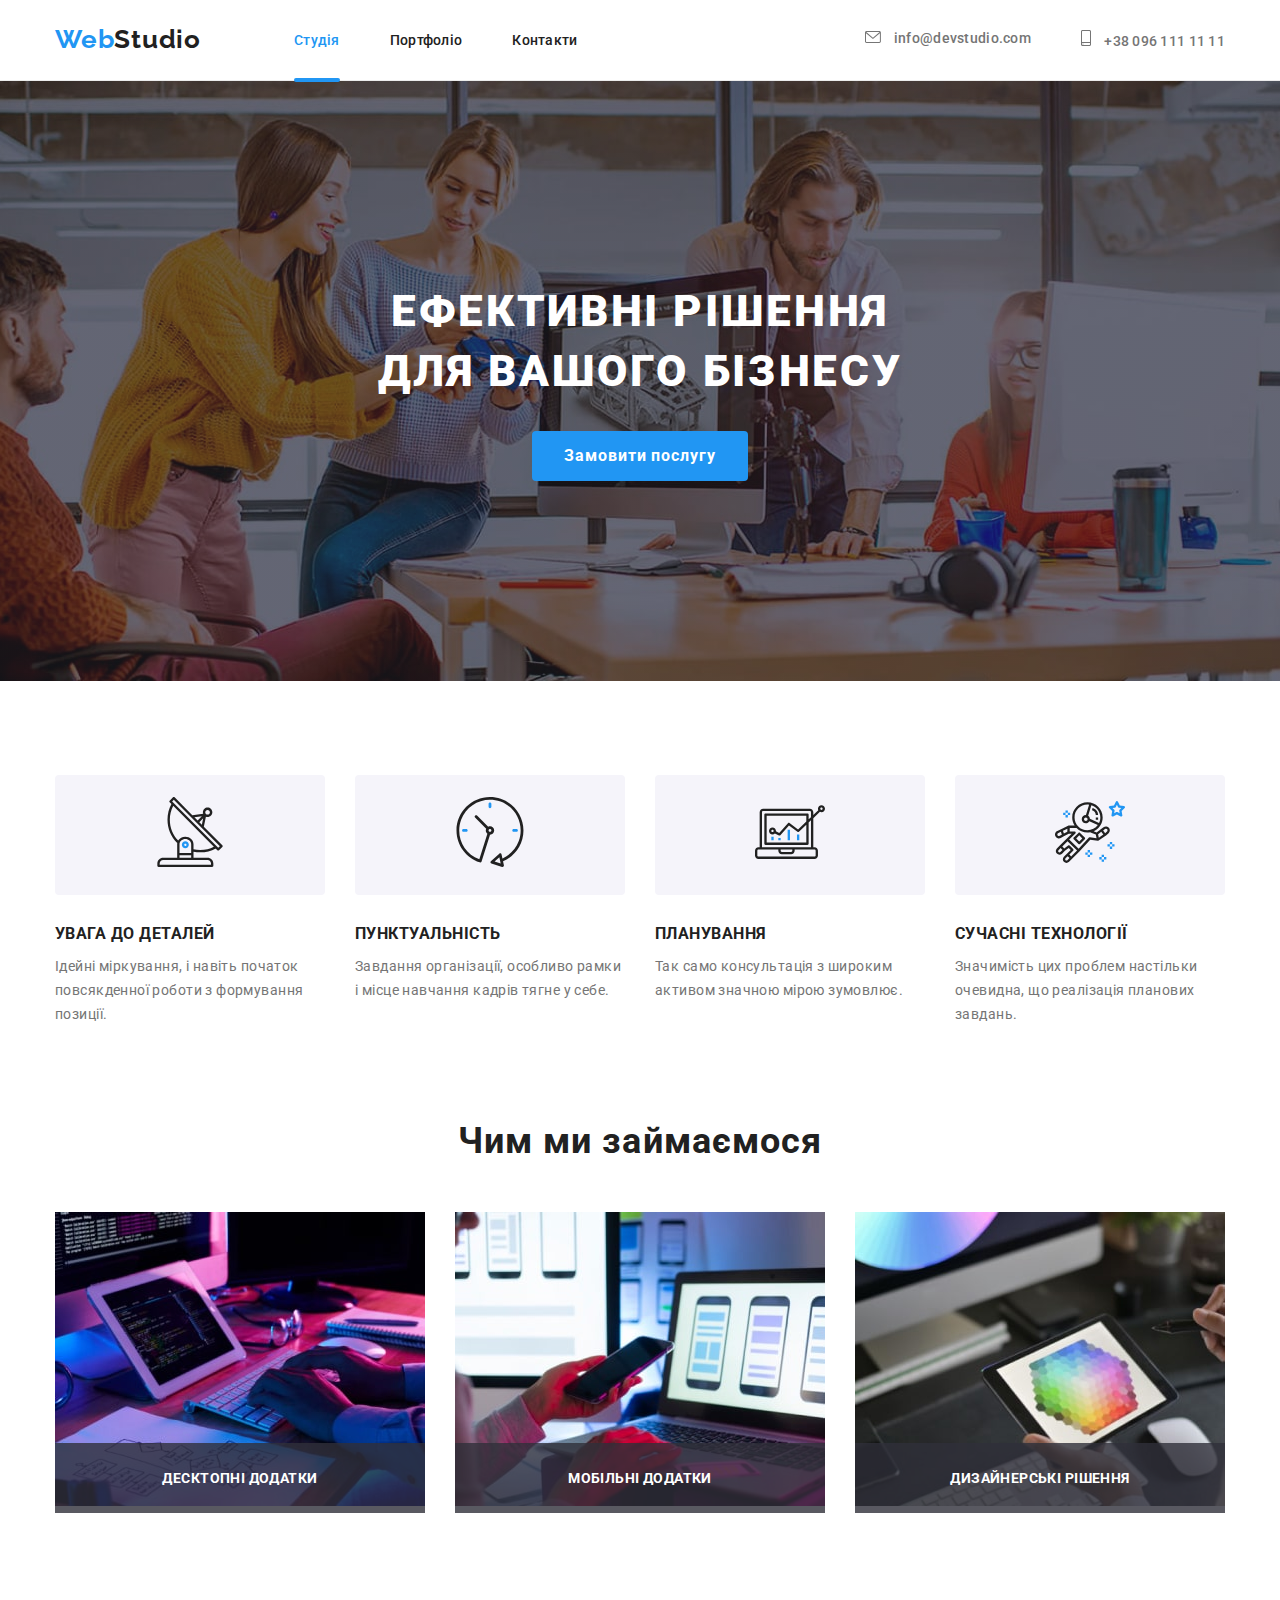
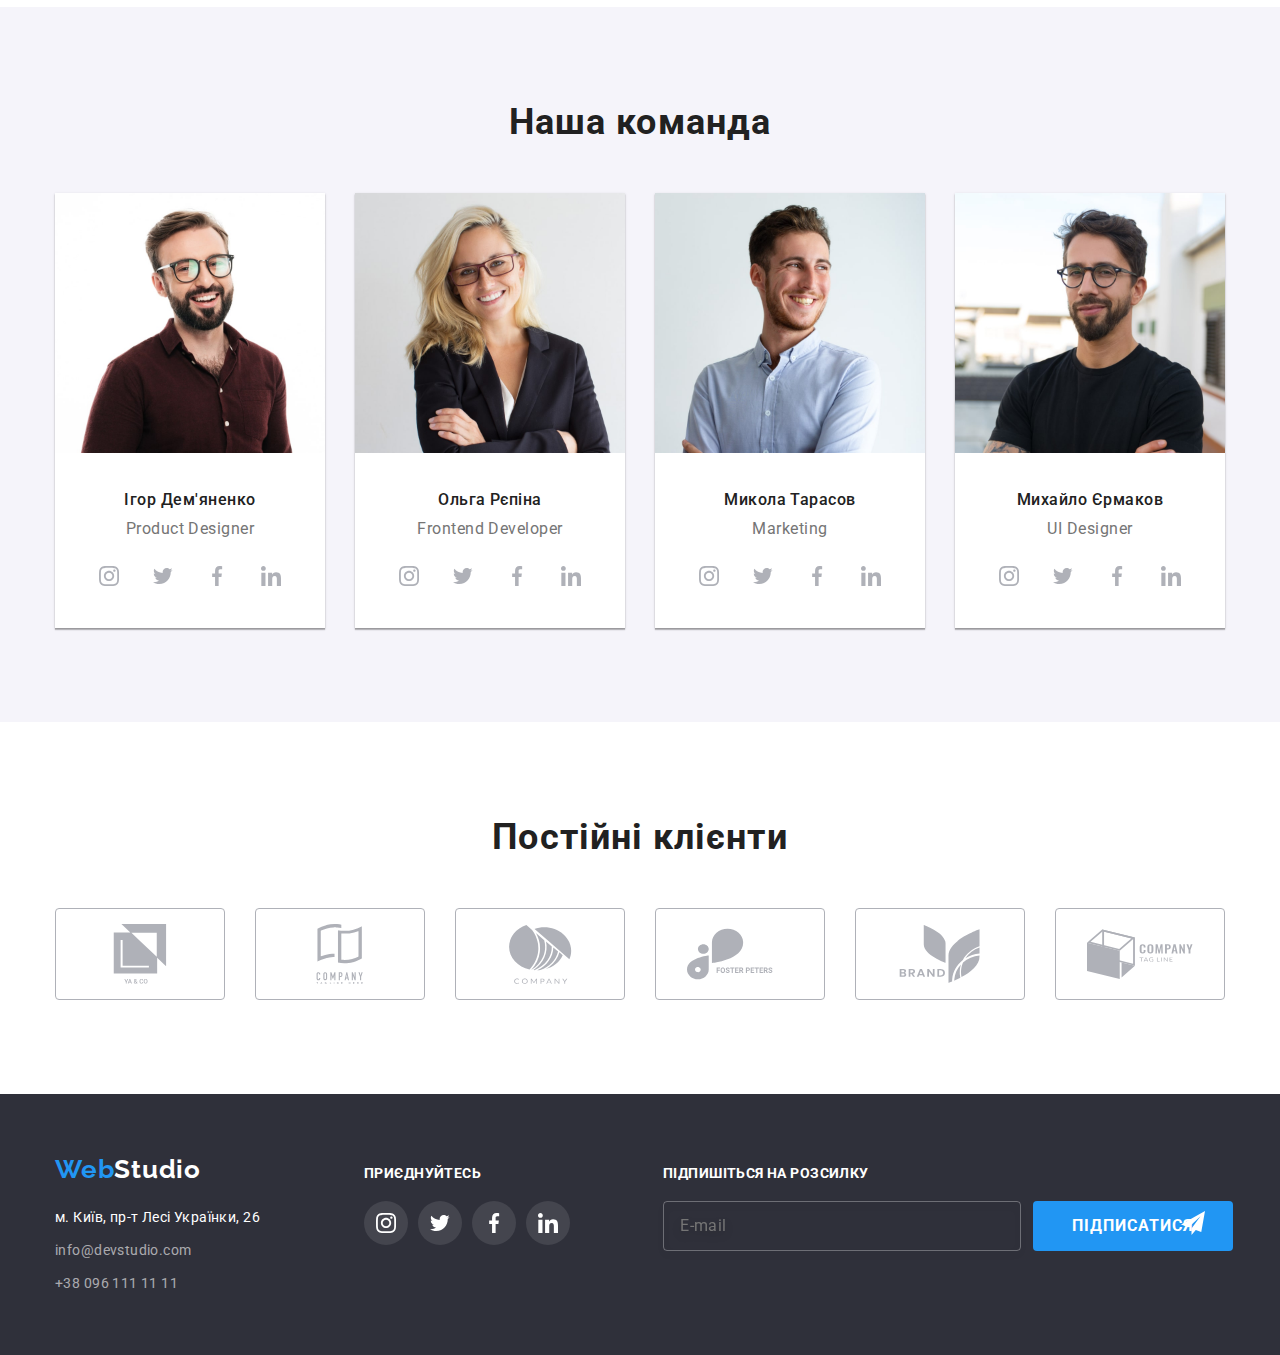
==== commit 92546f8e: "Ended hw 6" ====
--- a/index.html
+++ b/index.html
@@ -99,7 +99,8 @@
                                     <svg class="social-item" width="70" height="70">
                                         <use href="./images/icons.svg#icon-features2"></use>
                                     </svg>
-                                </a></div>
+                                </a>
+                            </div>
                             <h3 class="features-title">ПУНКТУАЛЬНІСТЬ</h3>
                             <p class="features-subtitle">Завдання організації, особливо рамки і місце навчання кадрів тягне у себе.</p>
                         </li>
@@ -436,8 +437,12 @@
                     <h3 class="sending-title">ПІДПИШІТЬСЯ НА РОЗСИЛКУ</h3>
                     <label class="sending-form-email">
                         <input class="sending-form-input" type="email" name="email" required placeholder="E-mail">
-                        <button class="sending-form-btn" type="submit">ПІДПИСАТИСЯ</button>
-                        
+                        <button class="sending-form-btn" type="submit">
+                            ПІДПИСАТИСЯ
+                        <svg class="sending-form-icon" width="24" height="24">
+                                <use href="./images/icons.svg#icon-send"></use>
+                        </svg>                       
+                        </button>
                 </div>
             </div>
         </footer>
@@ -481,7 +486,7 @@
                         <textarea  class="register-form-message" name="user-message" rows="5" placeholder="Введіть текст"></textarea>
                     </label>
                     <label class="register-form-agreement">
-                        <input class="register-form-checkbox" type="checkbox" name="consent">
+                        <input class="register-form-checkbox visually-hidden" type="checkbox" name="consent">
                         <svg class="register-form-icons" width="16" height="15">
                             <use class="icon-unchecked" href="./images/icons.svg#icon-checkbox-off"></use>
                             <use class="icon-checked" href="./images/icons.svg#icon-modal-check"></use>
--- a/css/styles.css
+++ b/css/styles.css
@@ -594,9 +594,12 @@
     background-color: var(--accent-bg-cl);
 }
 
-
-
-
+/*ПІДПИШІТЬСЯ НА РОЗСИЛКУ*/
+
+.sending-form-email {
+    display: flex;
+    gap: 12px;
+}
 
 .footer-sending {
     margin-left: 93px;
@@ -613,6 +616,7 @@
 }
 
 .sending-form-btn {
+    width: 200px;
     font-family: inherit;
     font-weight: 700;
     font-size: 16px;
@@ -621,10 +625,9 @@
     color: var(--light-txt-cl);
     cursor: pointer;
     background-color: var(--accent-bg-cl);
-    padding: 10px 32px;
     border: none;
     border-radius: 4px;
-    margin-left: 12px;
+    position: relative;
 }
 
 .sending-form-input {
@@ -647,9 +650,19 @@
     letter-spacing: 0.03em;
 }
 
-.sending-form-input:focus {
+.sending-form-input:focus,
+.sending-form-input:hover {
     border-color: var(--accent-txt-cl);
     transition: border-color 250ms cubic-bezier(0.4, 0, 0.2, 1);
+}
+
+.sending-form-icon {
+    fill: var(--light-txt-cl);
+    margin-left: 10px;
+    position: absolute;
+    right: 28px;
+    top: 10px;
+    bottom: 10px;
 }
 
 /*2.PORTFOLIO.HTML*/
@@ -683,7 +696,6 @@
     background-color 250ms cubic-bezier(0.4, 0, 0.2, 1),
     box-shadow 250ms cubic-bezier(0.4, 0, 0.2, 1);
 }
-
 
 .filters-list .btn:hover,
 .filters-list .btn:focus {
@@ -841,8 +853,10 @@
     padding: 0;
 }
 
-.modal-btn:focus {
-
+.modal-btn:focus,
+.modal-btn:hover {
+    fill: var(--accent-bg-cl);
+    transition: fill 250ms cubic-bezier(0.4, 0, 0.2, 1);
 }
 
 .backdrop.is-hidden {
@@ -865,6 +879,10 @@
     margin-top: 40px;
 }
 
+.register-form-link {
+    color: var(--accent-txt-cl);
+}
+
 .register-form-group {
     margin-bottom: 40px;
     margin-left: 41px;
@@ -876,6 +894,7 @@
     align-items: center;
     justify-content: center;
     margin-bottom: 20px;
+    gap: 7px;
 }
 
 .register-form-btn {
@@ -908,6 +927,7 @@
     color: var(--dark-txt-cl);
     display: block;
     margin-bottom: 4px;
+    margin-top: 10px;
 }
 
 .register-form-input {
@@ -922,7 +942,8 @@
     transition: border-color 250ms cubic-bezier(0.4, 0, 0.2, 1);
 }
 
-.register-form-input:focus {
+.register-form-input:focus,
+.register-form-message:focus {
     border-color: var(--accent-txt-cl);
 }
 
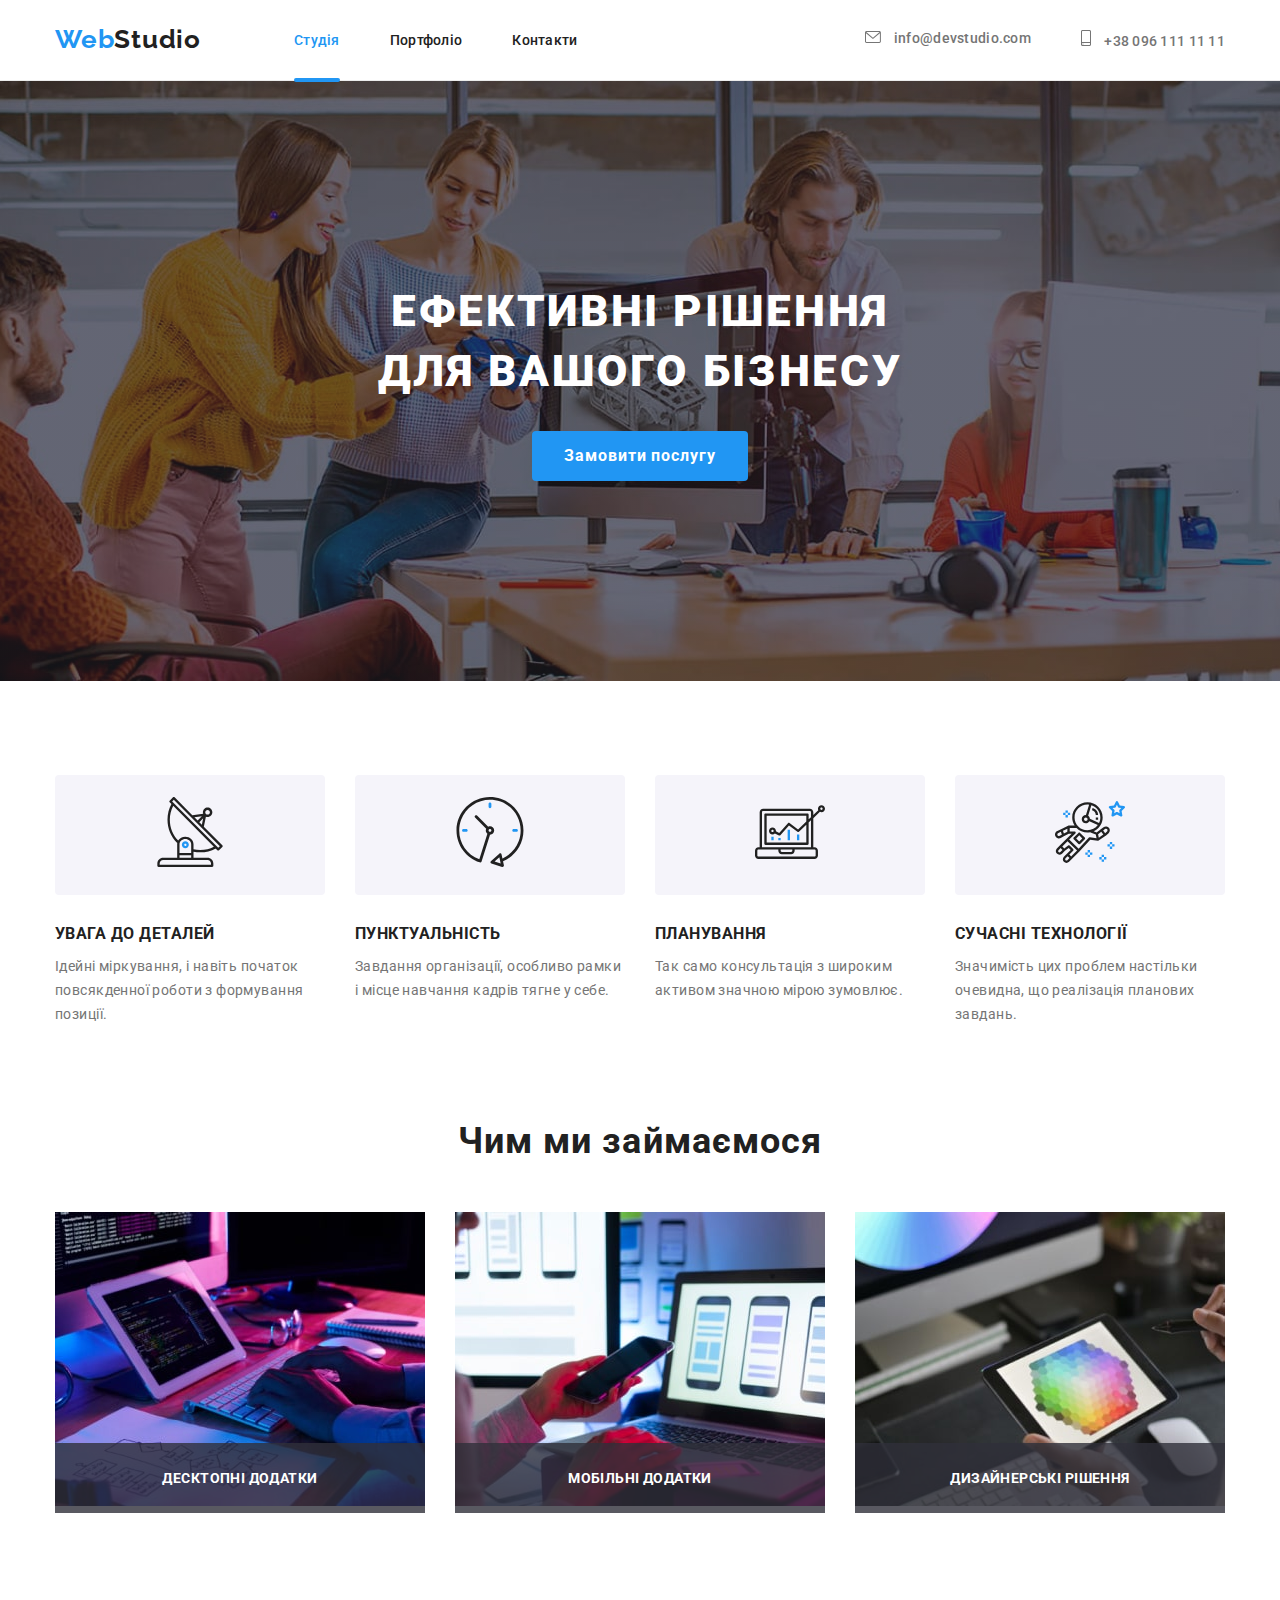
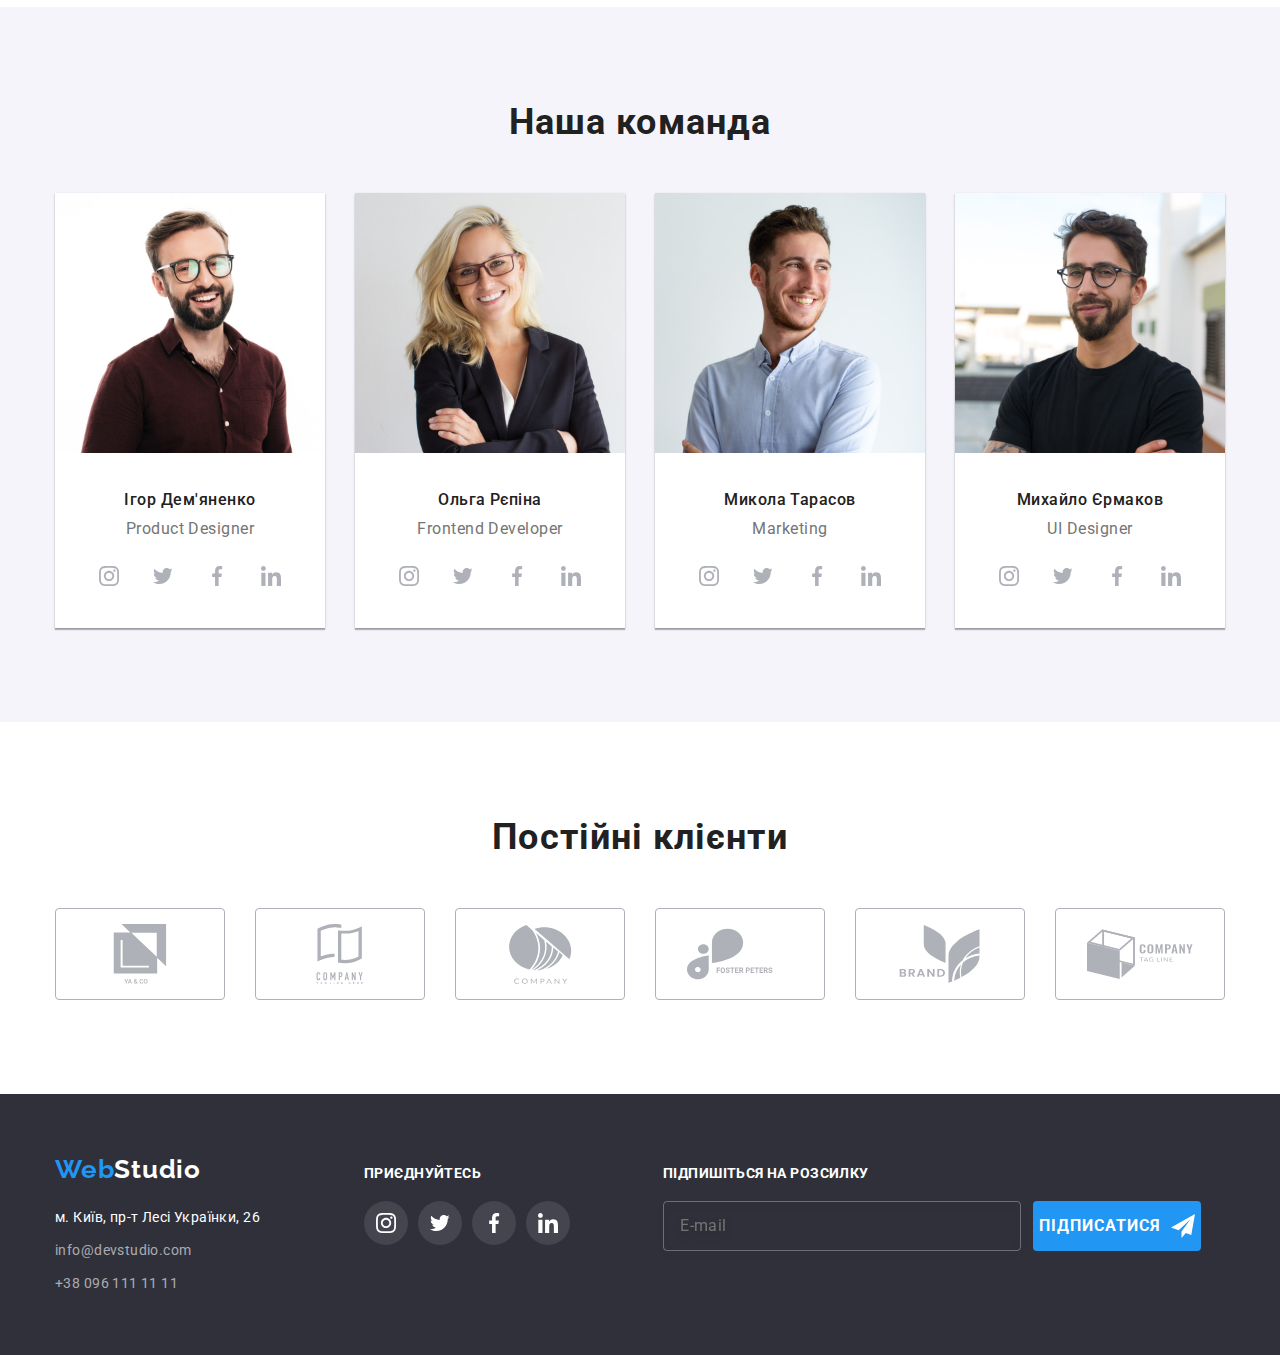
==== commit 2a71c132: "Сhange hw7" ====
--- a/index.html
+++ b/index.html
@@ -481,7 +481,7 @@
                             <use href="./images/icons.svg#icon-modal-email"></use>
                         </svg>
                     </label>
-                    <label class="register-form-field">
+                    <label class="register-form-field last">
                         <span class="register-form-label">Коментар</span>
                         <textarea  class="register-form-message" name="user-message" rows="5" placeholder="Введіть текст"></textarea>
                     </label>
--- a/css/styles.css
+++ b/css/styles.css
@@ -616,7 +616,8 @@
 }
 
 .sending-form-btn {
-    width: 200px;
+    display: flex;
+    align-items: center;
     font-family: inherit;
     font-weight: 700;
     font-size: 16px;
@@ -659,10 +660,6 @@
 .sending-form-icon {
     fill: var(--light-txt-cl);
     margin-left: 10px;
-    position: absolute;
-    right: 28px;
-    top: 10px;
-    bottom: 10px;
 }
 
 /*2.PORTFOLIO.HTML*/
@@ -835,6 +832,7 @@
     0px 1px 1px rgba(0, 0, 0, 0.14),
     0px 2px 1px rgba(0, 0, 0, 0.2);
     border-radius: 4px;
+    padding: 40px;
 }
 
 .modal-btn {    
@@ -876,7 +874,6 @@
     letter-spacing: 0.03em;
     color: var(--main-txt-cl);
     margin-bottom: 12px;
-    margin-top: 40px;
 }
 
 .register-form-link {
@@ -885,8 +882,6 @@
 
 .register-form-group {
     margin-bottom: 40px;
-    margin-left: 41px;
-    margin-right: 39px;;
 }
 
 .register-form-agreement {
@@ -917,6 +912,11 @@
     display: block;
     margin-bottom: 5px;
     position: relative;
+    margin-bottom: 10px;
+}
+
+.last {
+    margin-bottom: 20px;
 }
 
 .register-form-label {
@@ -926,8 +926,6 @@
     letter-spacing: 0.01em;
     color: var(--dark-txt-cl);
     display: block;
-    margin-bottom: 4px;
-    margin-top: 10px;
 }
 
 .register-form-input {
@@ -972,10 +970,9 @@
     width: 100%;
     height: 120px;
     resize: none;
-    outline: transperent;
+    outline: none;
     border: 1px solid rgba(33, 33, 33, 0.2);
     border-radius: 4px;
-    margin-bottom: 20px;
     padding: 12px 16px;
 }
 
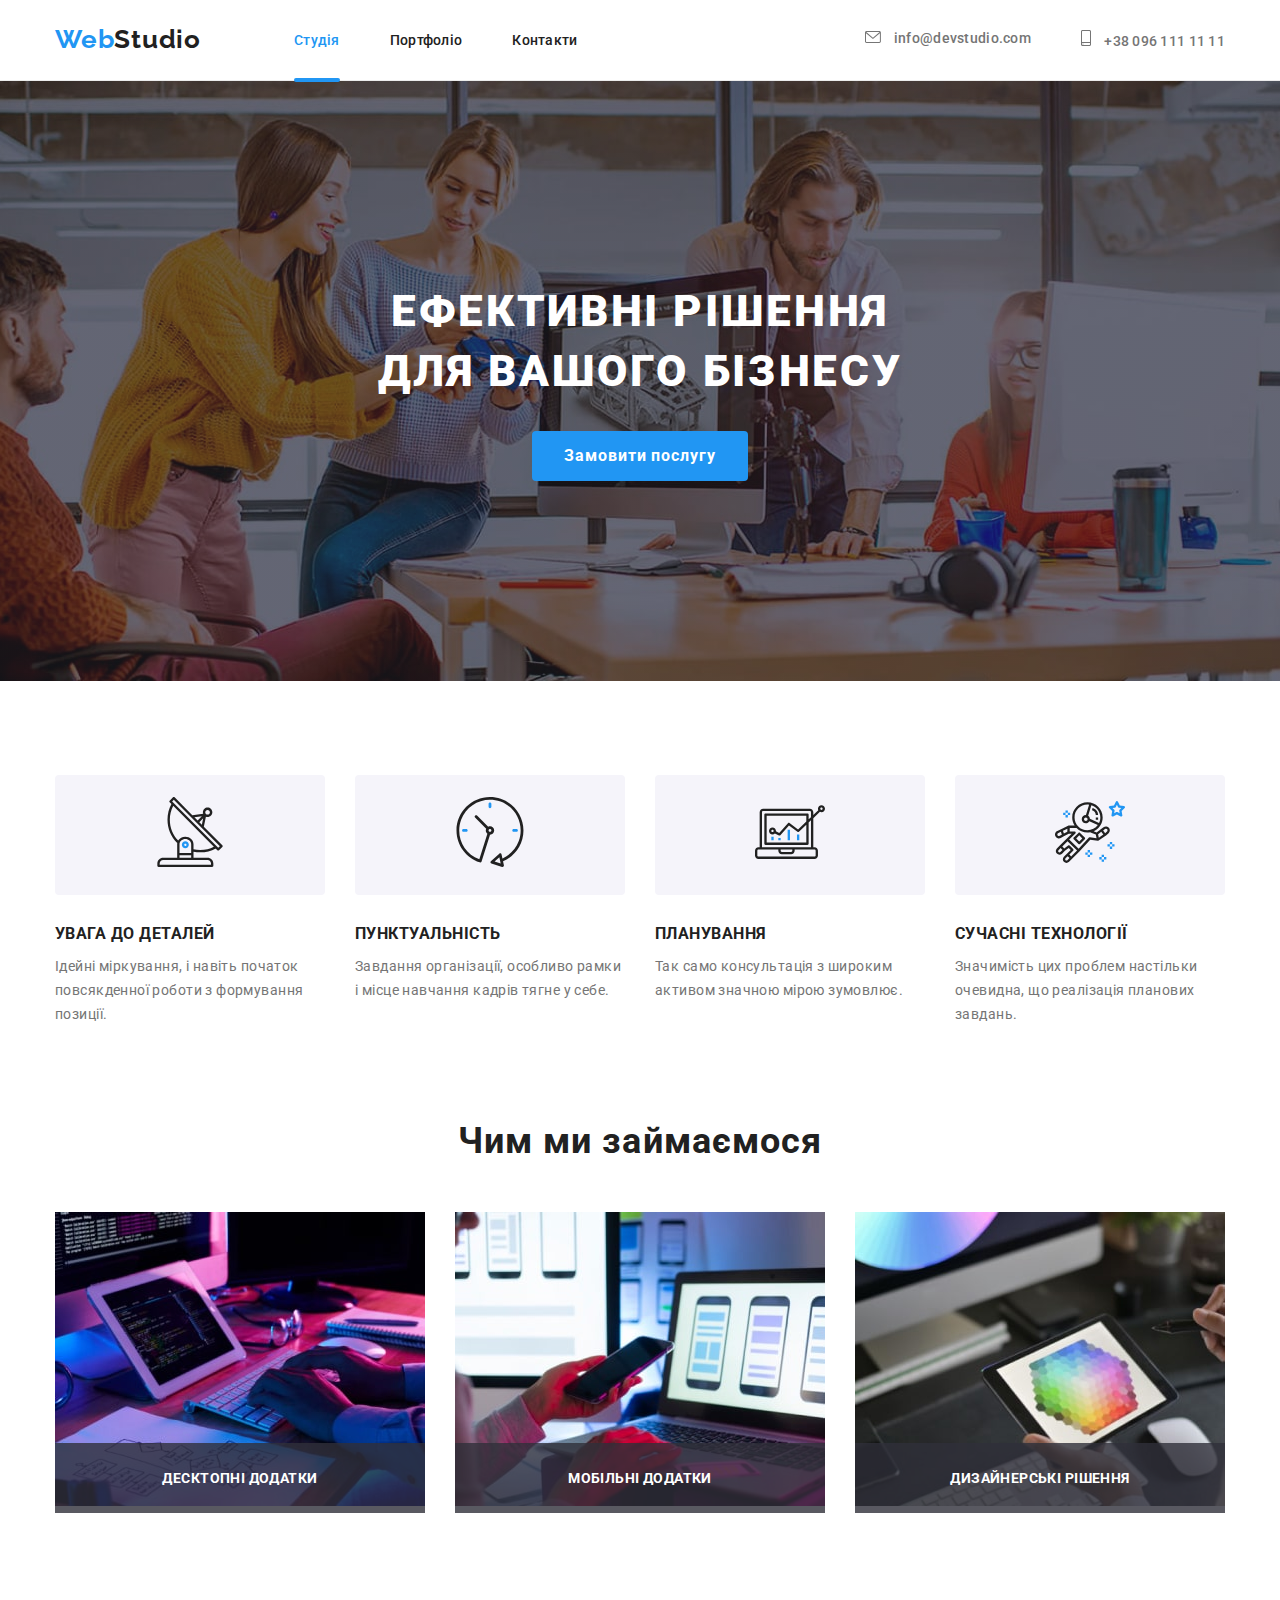
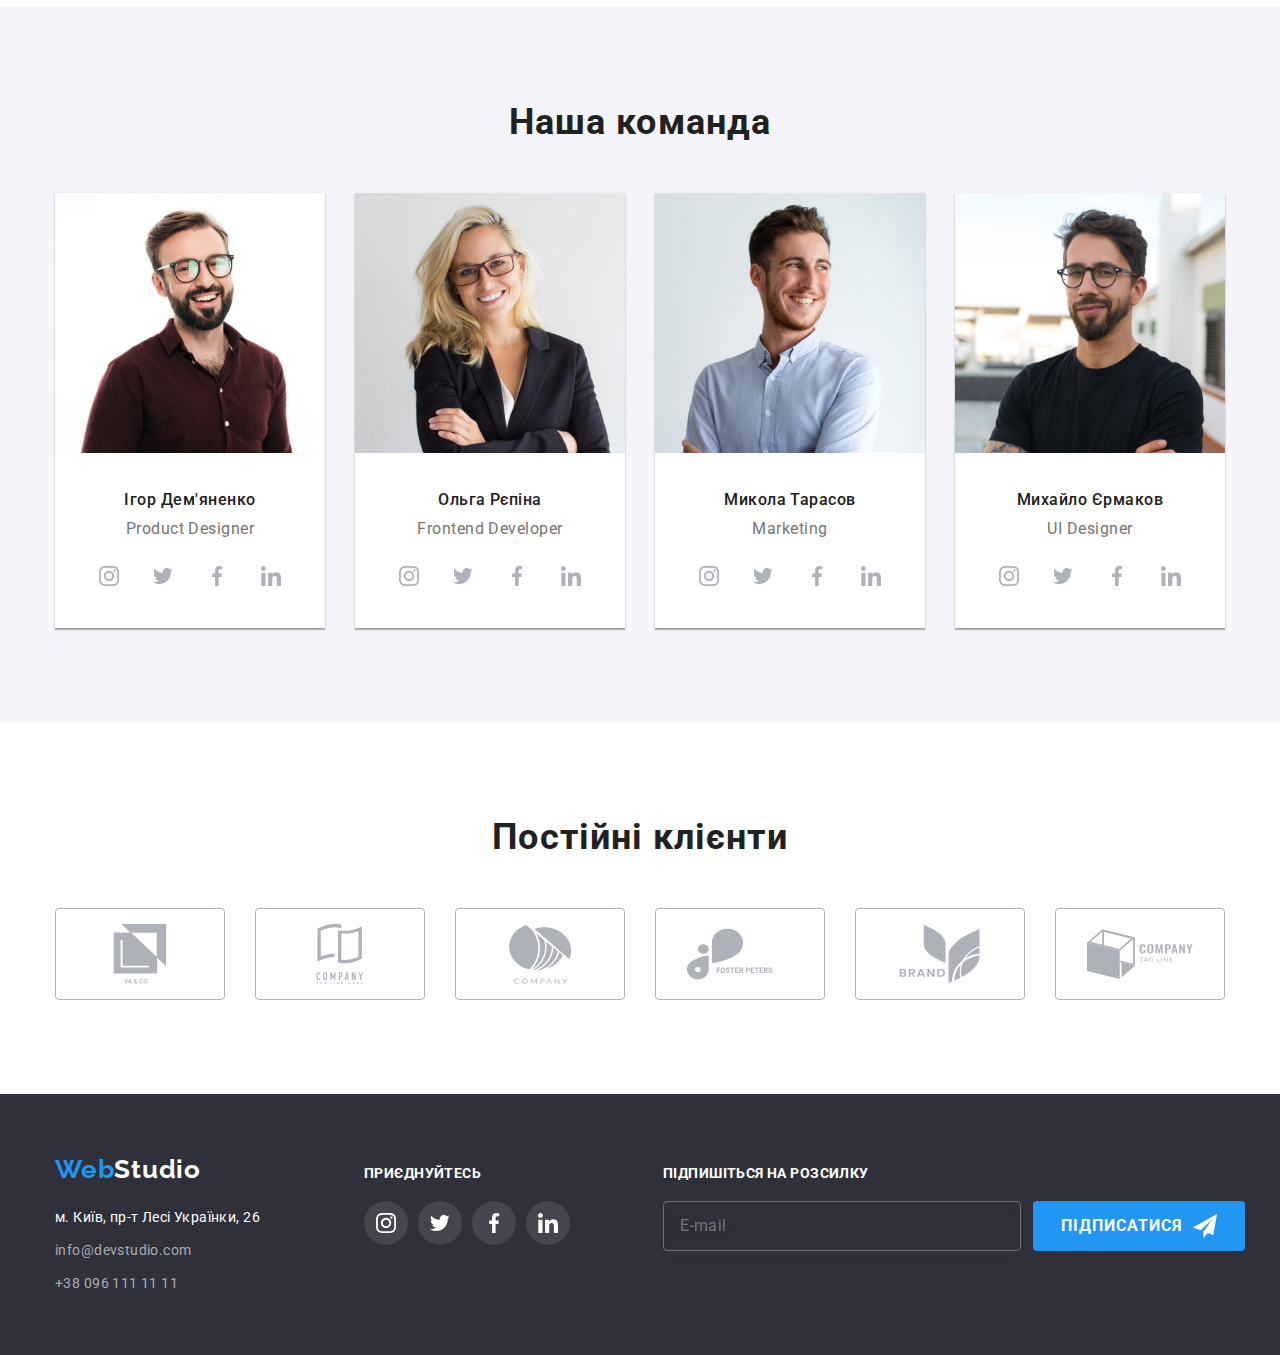
==== commit ed47e39b: "Change hw7" ====
--- a/index.html
+++ b/index.html
@@ -372,6 +372,8 @@
                             </a>
                         </li>
                     </ul>
+                </div>
+            </section>
         </main>
 
         <!--ПІДВАЛ-->
@@ -443,6 +445,7 @@
                                 <use href="./images/icons.svg#icon-send"></use>
                         </svg>                       
                         </button>
+                    </label>
                 </div>
             </div>
         </footer>
@@ -502,4 +505,4 @@
         </div>
         <script src="./js/modal.js"></script>
     </body>
-</html> +</html> 
--- a/css/styles.css
+++ b/css/styles.css
@@ -629,6 +629,7 @@
     border: none;
     border-radius: 4px;
     position: relative;
+    padding: 10px 28px;
 }
 
 .sending-form-input {
@@ -926,6 +927,7 @@
     letter-spacing: 0.01em;
     color: var(--dark-txt-cl);
     display: block;
+    margin-bottom: 4px;
 }
 
 .register-form-input {
